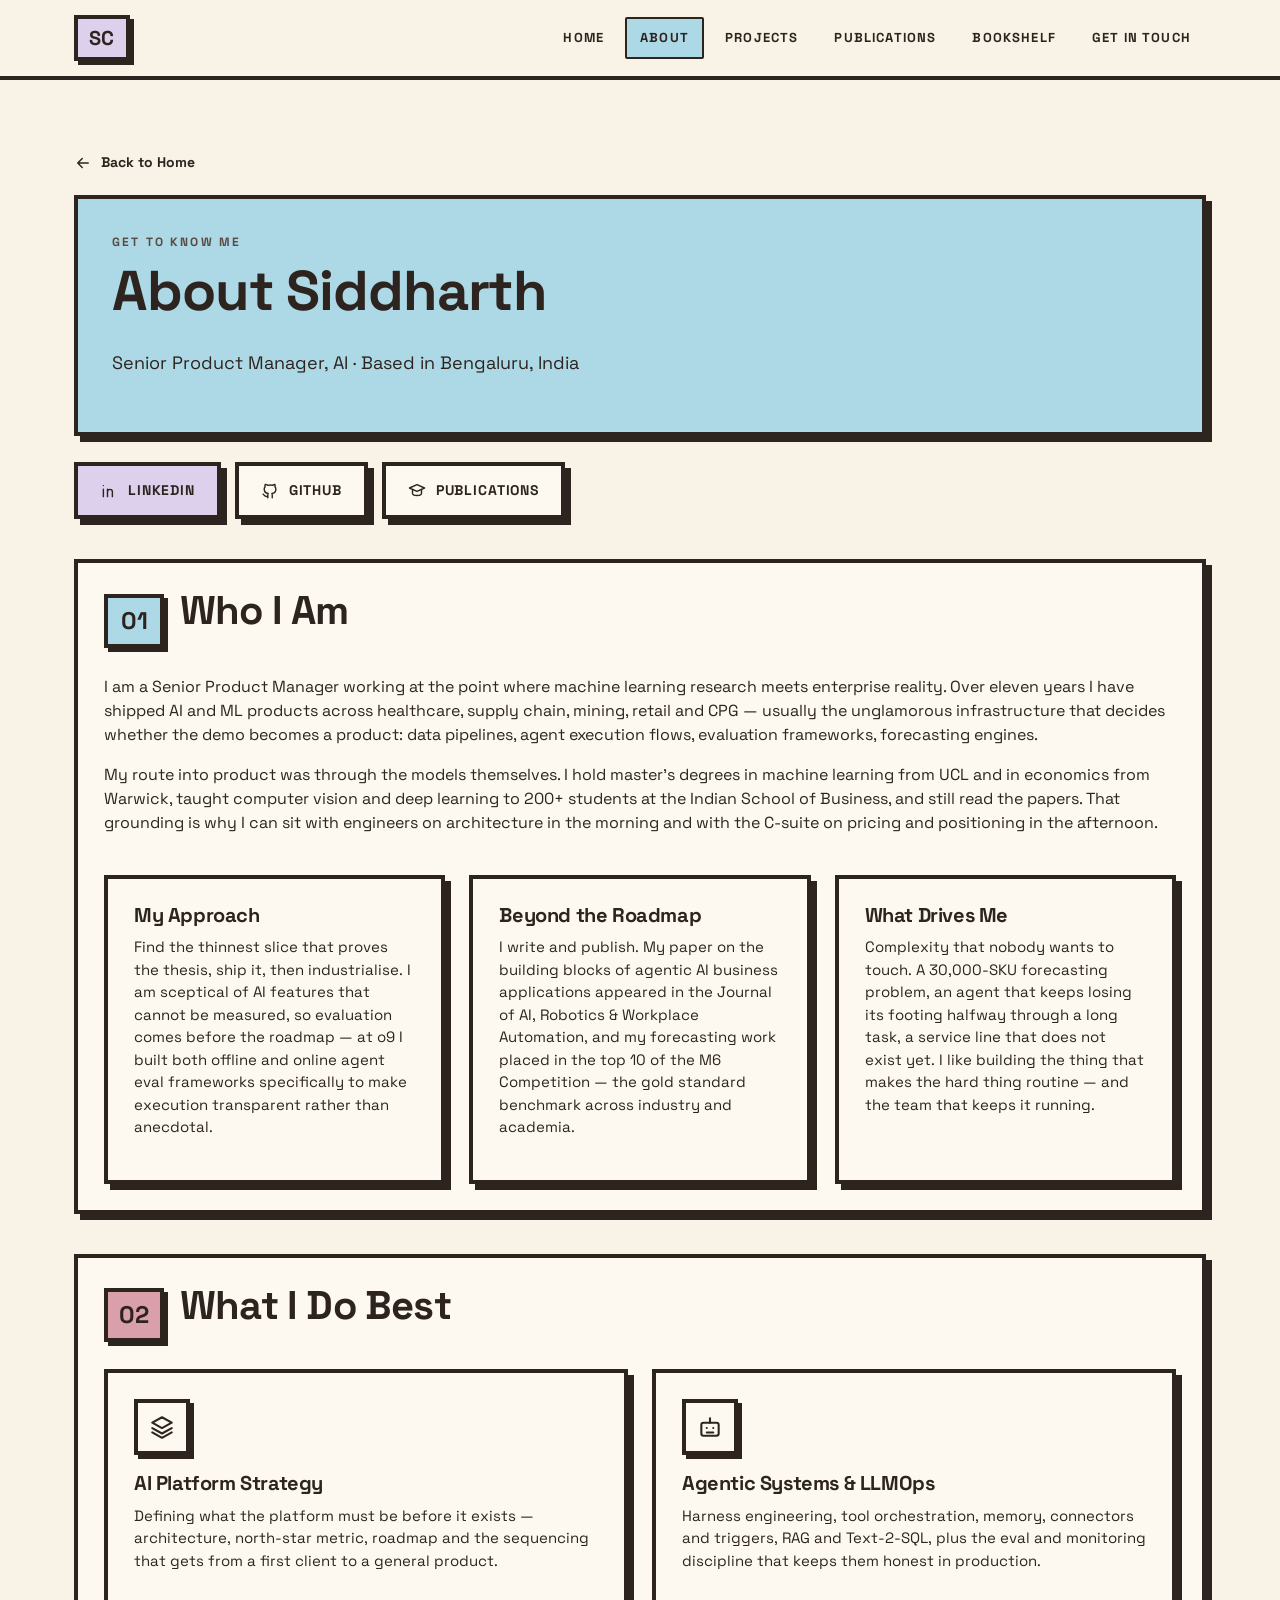
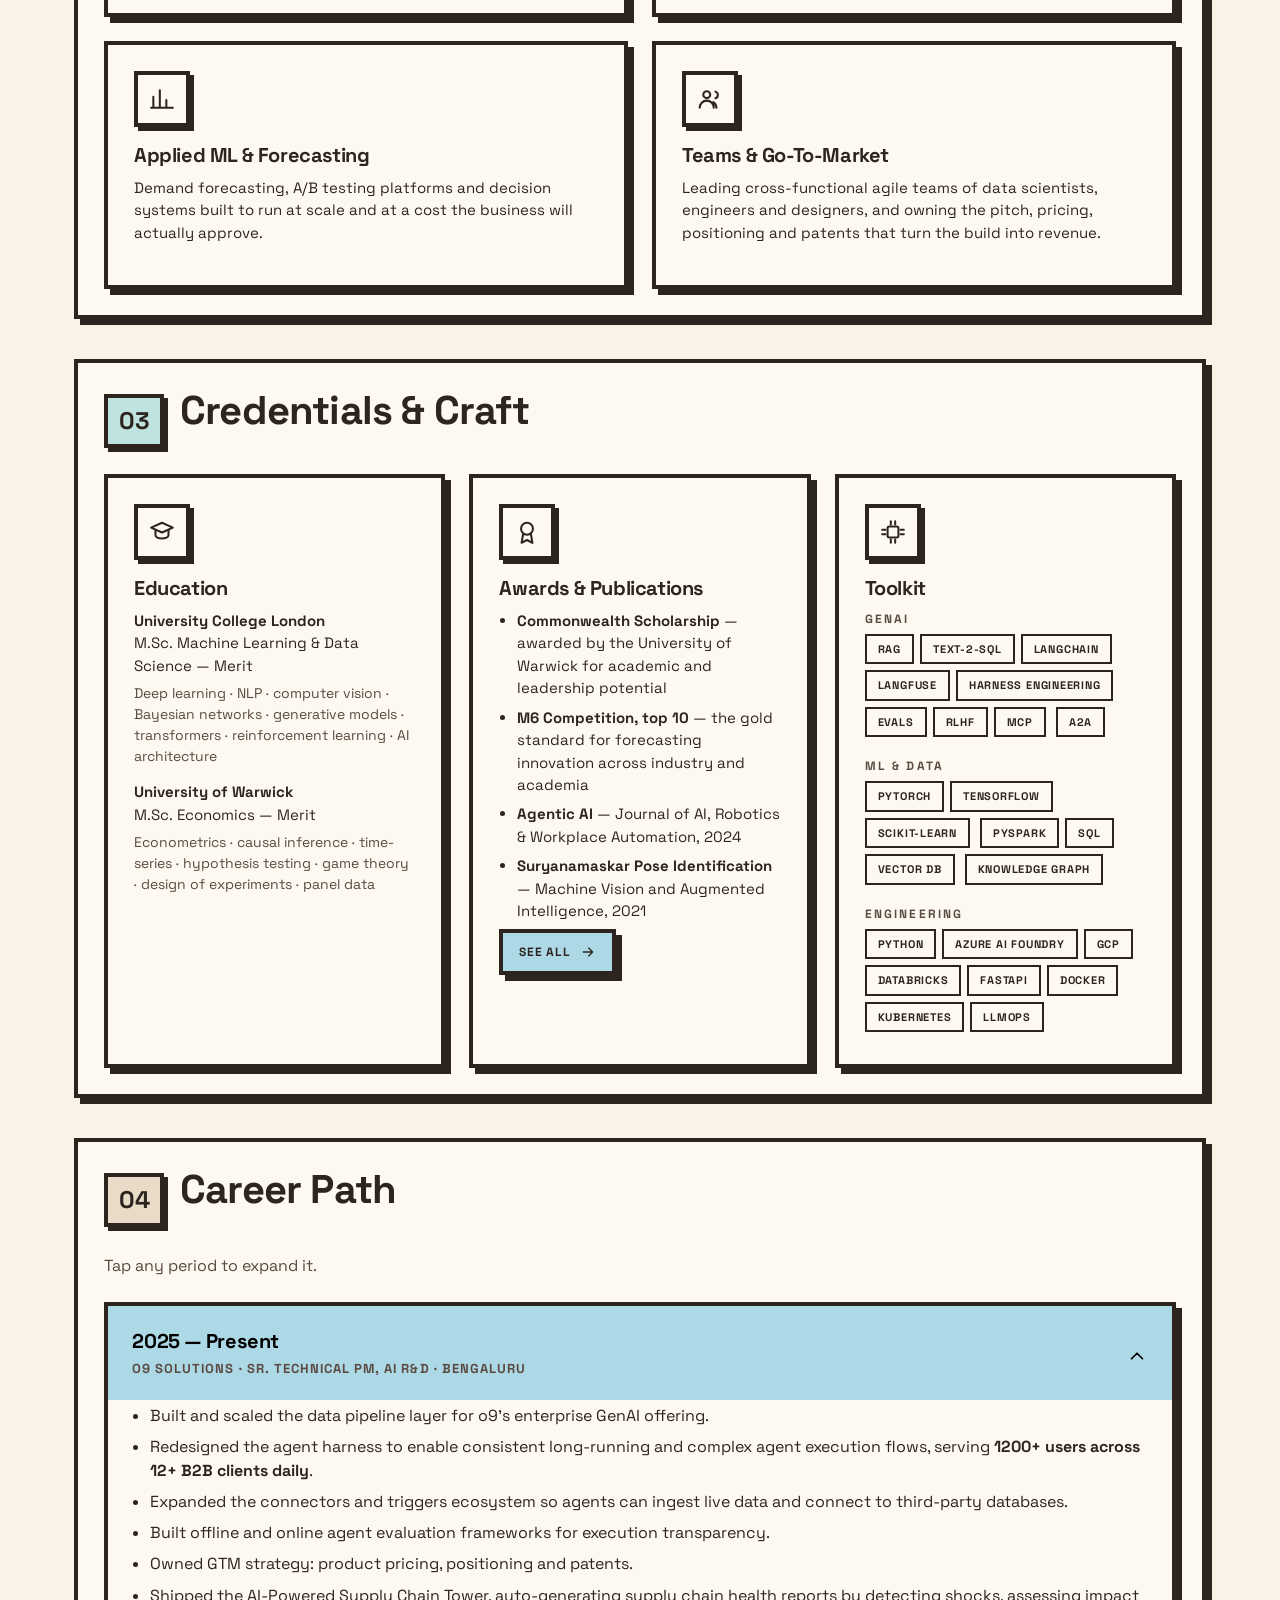
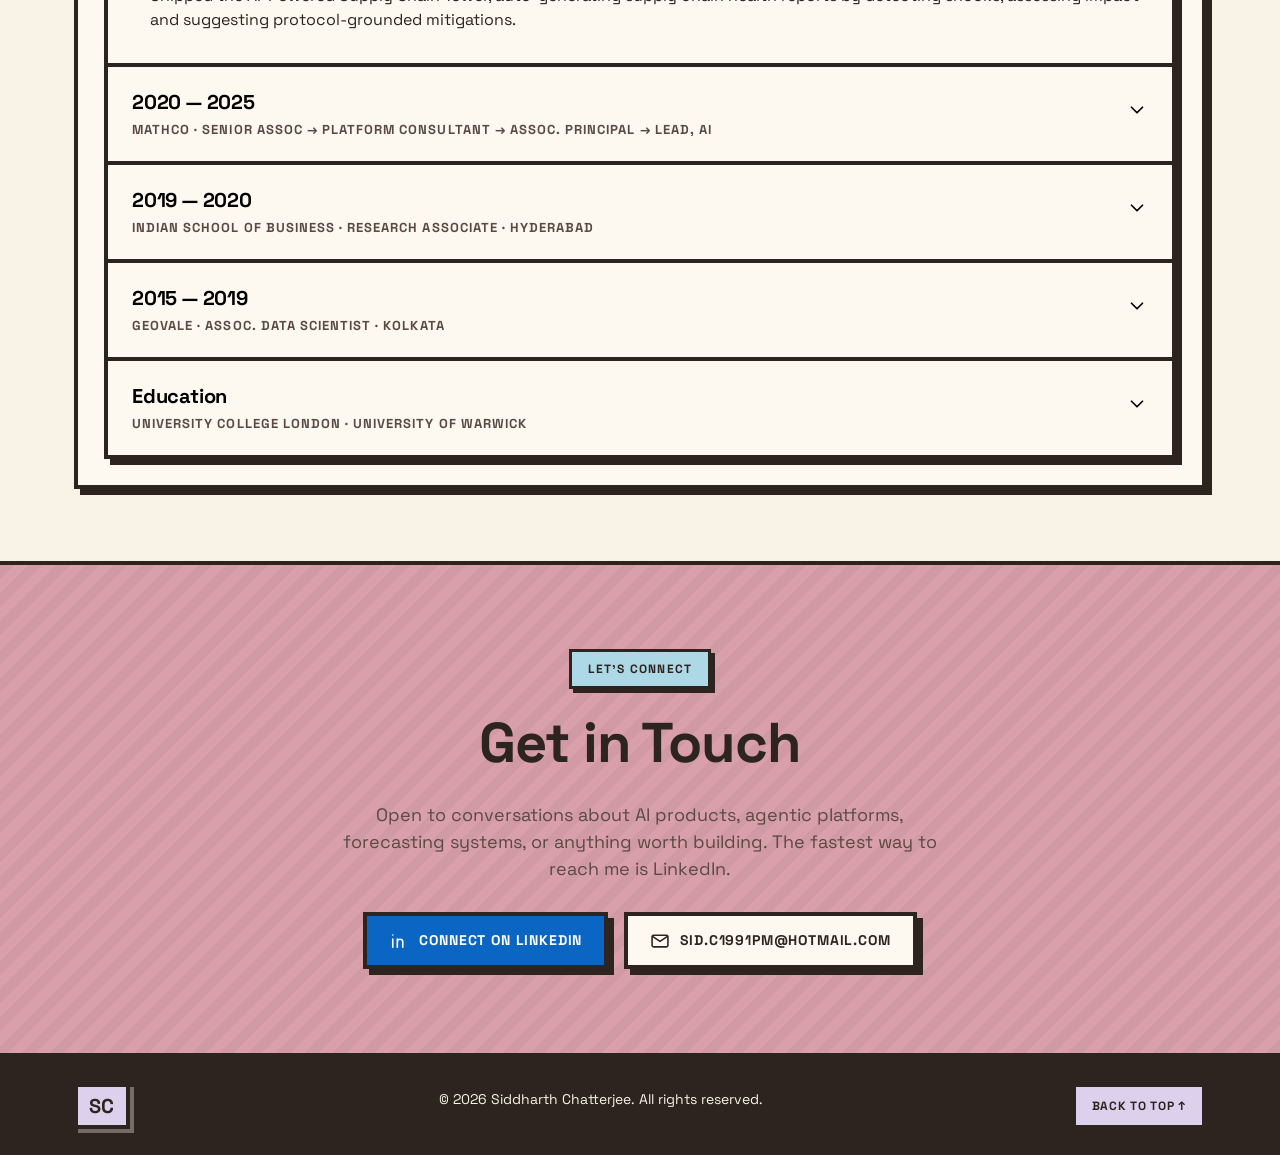
==== about.html @ a99330bd "Initial site: neo-brutalist personal site for Siddharth Chatterjee Zero-build static site (no Node r" ====
<!DOCTYPE html>
<html lang="en">
<head>
<meta charset="utf-8">
<meta name="viewport" content="width=device-width, initial-scale=1">
<title>About — Siddharth Chatterjee</title>
<meta name="description" content="Senior Product Manager, AI. 11+ years across healthcare, supply chain, mining and retail. UCL and Warwick. Building enterprise agentic platforms and forecasting systems.">
<link rel="preconnect" href="https://fonts.googleapis.com">
<link rel="preconnect" href="https://fonts.gstatic.com" crossorigin>
<link href="https://fonts.googleapis.com/css2?family=Space+Grotesk:wght@400;500;700&display=swap" rel="stylesheet">
<link rel="stylesheet" href="assets/css/style.css">
</head>
<body id="top">
<div data-nav></div>

<main id="main" class="wrap section">

  <a class="back-link" href="index.html"><i data-icon="arrowLeft" data-size="18"></i> Back to Home</a>

  <!-- ========================================================= PAGE BANNER -->
  <div class="page-banner reveal">
    <p class="eyebrow">Get to know me</p>
    <h1 class="h-1">About Siddharth</h1>
    <p class="lead mt-0" style="color:var(--ink)">
      Senior Product Manager, AI · Based in Bengaluru, India
    </p>
  </div>

  <div style="display:flex;gap:14px;flex-wrap:wrap;margin-top:26px">
    <a class="btn btn--lavender reveal reveal--left" data-link="linkedin" target="_blank" rel="noopener">
      <i data-icon="linkedin" data-size="18"></i> LinkedIn
    </a>
    <a class="btn reveal reveal--left" data-link="github" target="_blank" rel="noopener">
      <i data-icon="github" data-size="18"></i> GitHub
    </a>
    <a class="btn reveal reveal--right" href="publications.html">
      <i data-icon="cap" data-size="18"></i> Publications
    </a>
  </div>

  <!-- ============================================================ 01 WHO I AM -->
  <section class="card mt-4 reveal">
    <div class="numbered">
      <span class="numbered__n">01</span>
      <h2 class="h-2 mt-0">Who I Am</h2>
    </div>

    <p>
      I am a Senior Product Manager working at the point where machine learning research meets
      enterprise reality. Over eleven years I have shipped AI and ML products across healthcare,
      supply chain, mining, retail and CPG — usually the unglamorous infrastructure that decides
      whether the demo becomes a product: data pipelines, agent execution flows, evaluation
      frameworks, forecasting engines.
    </p>
    <p>
      My route into product was through the models themselves. I hold master's degrees in machine
      learning from UCL and in economics from Warwick, taught computer vision and deep learning to
      200+ students at the Indian School of Business, and still read the papers. That grounding is
      why I can sit with engineers on architecture in the morning and with the C-suite on pricing
      and positioning in the afternoon.
    </p>

    <div class="grid grid-3 mt-4">
      <div class="card panel-blue reveal reveal--left">
        <h3 class="h-3">My Approach</h3>
        <p class="mt-0" style="font-size:15px">
          Find the thinnest slice that proves the thesis, ship it, then industrialise. I am
          sceptical of AI features that cannot be measured, so evaluation comes before the roadmap —
          at o9 I built both offline and online agent eval frameworks specifically to make execution
          transparent rather than anecdotal.
        </p>
      </div>
      <div class="card panel-lavender reveal">
        <h3 class="h-3">Beyond the Roadmap</h3>
        <p class="mt-0" style="font-size:15px">
          I write and publish. My paper on the building blocks of agentic AI business applications
          appeared in the Journal of AI, Robotics &amp; Workplace Automation, and my forecasting work
          placed in the top 10 of the M6 Competition — the gold standard benchmark across industry
          and academia.
        </p>
      </div>
      <div class="card panel-pink reveal reveal--right">
        <h3 class="h-3">What Drives Me</h3>
        <p class="mt-0" style="font-size:15px">
          Complexity that nobody wants to touch. A 30,000-SKU forecasting problem, an agent that
          keeps losing its footing halfway through a long task, a service line that does not exist
          yet. I like building the thing that makes the hard thing routine — and the team that keeps
          it running.
        </p>
      </div>
    </div>
  </section>

  <!-- ====================================================== 02 WHAT I DO BEST -->
  <section class="card mt-4 reveal">
    <div class="numbered">
      <span class="numbered__n" style="background:var(--pink)">02</span>
      <h2 class="h-2 mt-0">What I Do Best</h2>
    </div>

    <div class="grid grid-2">
      <div class="card panel-blue reveal reveal--left">
        <div class="icon-tile"><i data-icon="layers"></i></div>
        <h3 class="h-3">AI Platform Strategy</h3>
        <p class="mt-0" style="font-size:15px">
          Defining what the platform must be before it exists — architecture, north-star metric,
          roadmap and the sequencing that gets from a first client to a general product.
        </p>
      </div>
      <div class="card panel-lavender reveal reveal--right">
        <div class="icon-tile"><i data-icon="bot"></i></div>
        <h3 class="h-3">Agentic Systems &amp; LLMOps</h3>
        <p class="mt-0" style="font-size:15px">
          Harness engineering, tool orchestration, memory, connectors and triggers, RAG and
          Text-2-SQL, plus the eval and monitoring discipline that keeps them honest in production.
        </p>
      </div>
      <div class="card panel-aqua reveal reveal--left">
        <div class="icon-tile"><i data-icon="chart"></i></div>
        <h3 class="h-3">Applied ML &amp; Forecasting</h3>
        <p class="mt-0" style="font-size:15px">
          Demand forecasting, A/B testing platforms and decision systems built to run at scale and
          at a cost the business will actually approve.
        </p>
      </div>
      <div class="card panel-sand reveal reveal--right">
        <div class="icon-tile"><i data-icon="users"></i></div>
        <h3 class="h-3">Teams &amp; Go-To-Market</h3>
        <p class="mt-0" style="font-size:15px">
          Leading cross-functional agile teams of data scientists, engineers and designers, and
          owning the pitch, pricing, positioning and patents that turn the build into revenue.
        </p>
      </div>
    </div>
  </section>

  <!-- ================================================= 03 CREDENTIALS & CRAFT -->
  <section class="card mt-4 reveal">
    <div class="numbered">
      <span class="numbered__n" style="background:var(--aqua)">03</span>
      <h2 class="h-2 mt-0">Credentials &amp; Craft</h2>
    </div>

    <div class="grid grid-3">
      <div class="card panel-canvas reveal reveal--left">
        <div class="icon-tile panel-blue"><i data-icon="cap"></i></div>
        <h3 class="h-3">Education</h3>
        <p style="font-size:15px;margin-bottom:6px"><b>University College London</b><br>
          M.Sc. Machine Learning &amp; Data Science — Merit</p>
        <p class="muted" style="font-size:14px">Deep learning · NLP · computer vision · Bayesian
          networks · generative models · transformers · reinforcement learning · AI architecture</p>
        <p style="font-size:15px;margin-bottom:6px"><b>University of Warwick</b><br>
          M.Sc. Economics — Merit</p>
        <p class="muted mt-0" style="font-size:14px">Econometrics · causal inference · time-series ·
          hypothesis testing · game theory · design of experiments · panel data</p>
      </div>

      <div class="card panel-canvas reveal">
        <div class="icon-tile panel-lavender"><i data-icon="award"></i></div>
        <h3 class="h-3">Awards &amp; Publications</h3>
        <ul style="font-size:15px">
          <li><b>Commonwealth Scholarship</b> — awarded by the University of Warwick for academic
            and leadership potential</li>
          <li><b>M6 Competition, top 10</b> — the gold standard for forecasting innovation across
            industry and academia</li>
          <li><b>Agentic AI</b> — Journal of AI, Robotics &amp; Workplace Automation, 2024</li>
          <li><b>Suryanamaskar Pose Identification</b> — Machine Vision and Augmented Intelligence,
            2021</li>
        </ul>
        <a class="btn btn--blue" href="publications.html" style="font-size:12px;padding:10px 16px">
          See all <i data-icon="arrowRight" data-size="16"></i>
        </a>
      </div>

      <div class="card panel-canvas reveal reveal--right">
        <div class="icon-tile panel-pink"><i data-icon="cpu"></i></div>
        <h3 class="h-3">Toolkit</h3>
        <p class="eyebrow mt-0" style="margin-bottom:6px">GenAI</p>
        <div>
          <span class="tag">RAG</span><span class="tag">Text-2-SQL</span><span class="tag">LangChain</span>
          <span class="tag">Langfuse</span><span class="tag">Harness engineering</span>
          <span class="tag">Evals</span><span class="tag">RLHF</span><span class="tag">MCP</span>
          <span class="tag">A2A</span>
        </div>
        <p class="eyebrow" style="margin:14px 0 6px">ML &amp; data</p>
        <div>
          <span class="tag">PyTorch</span><span class="tag">TensorFlow</span><span class="tag">scikit-learn</span>
          <span class="tag">PySpark</span><span class="tag">SQL</span><span class="tag">Vector DB</span>
          <span class="tag">Knowledge graph</span>
        </div>
        <p class="eyebrow" style="margin:14px 0 6px">Engineering</p>
        <div>
          <span class="tag">Python</span><span class="tag">Azure AI Foundry</span><span class="tag">GCP</span>
          <span class="tag">Databricks</span><span class="tag">FastAPI</span><span class="tag">Docker</span>
          <span class="tag">Kubernetes</span><span class="tag">LLMOps</span>
        </div>
      </div>
    </div>
  </section>

  <!-- ======================================================= 04 CAREER PATH -->
  <section class="card mt-4 reveal">
    <div class="numbered">
      <span class="numbered__n" style="background:var(--sand)">04</span>
      <h2 class="h-2 mt-0">Career Path</h2>
    </div>
    <p class="muted">Tap any period to expand it.</p>

    <div class="timeline mt-3">

      <div class="tl-item">
        <button class="tl-head" type="button" aria-expanded="true">
          <span>
            <span class="tl-head__year">2025 — Present</span><br>
            <span class="tl-head__role">o9 Solutions · Sr. Technical PM, AI R&amp;D · Bengaluru</span>
          </span>
          <span class="tl-head__chev"><i data-icon="chevron" data-size="22"></i></span>
        </button>
        <div class="tl-body is-open">
          <ul>
            <li>Built and scaled the data pipeline layer for o9's enterprise GenAI offering.</li>
            <li>Redesigned the agent harness to enable consistent long-running and complex agent
              execution flows, serving <b>1200+ users across 12+ B2B clients daily</b>.</li>
            <li>Expanded the connectors and triggers ecosystem so agents can ingest live data and
              connect to third-party databases.</li>
            <li>Built offline and online agent evaluation frameworks for execution transparency.</li>
            <li>Owned GTM strategy: product pricing, positioning and patents.</li>
            <li>Shipped the AI-Powered Supply Chain Tower, auto-generating supply chain health
              reports by detecting shocks, assessing impact and suggesting protocol-grounded
              mitigations.</li>
          </ul>
        </div>
      </div>

      <div class="tl-item">
        <button class="tl-head" type="button" aria-expanded="false">
          <span>
            <span class="tl-head__year">2020 — 2025</span><br>
            <span class="tl-head__role">MathCo · Senior Assoc → Platform Consultant → Assoc. Principal → Lead, AI</span>
          </span>
          <span class="tl-head__chev"><i data-icon="chevron" data-size="22"></i></span>
        </button>
        <div class="tl-body">
          <ul>
            <li>Developed <b>AskNucliOS</b>, a no-code platform to accelerate and streamline the
              GenAI project lifecycle — <b>cutting development time by 95%</b> and powering 50+ apps
              across healthcare, marketing, retail and CPG.</li>
            <li>Led an agile <b>16-member team</b> of data scientists, engineers and designers across
              8 GenAI projects.</li>
            <li>Established the Gen-AI service line, <b>now generating $8M annual revenue</b>.</li>
            <li>Built the AI-for-BI agent and AI Storyboard: onboard data, generate screens, edit
              dashboards, get insights and produce full decks via chat.</li>
            <li>Built <b>CATS</b>, a time-series forecasting engine predicting 30,000 SKUs in under
              an hour for $20 of cloud cost, deployed across retail, CPG and automotive.</li>
            <li>Built solution architecture for demand forecasting and A/B testing platforms adopted
              across <b>6 CPG and retail engagements</b>.</li>
            <li>Drove stakeholder alignment for AI strategy across C-suite, sales, marketing,
              platform and customer service; created the product sales pitch and drove adoption.</li>
            <li>Established the organisation's LLM-Ops best practices; ran usability tests, product
              benchmark studies and user research.</li>
          </ul>
        </div>
      </div>

      <div class="tl-item">
        <button class="tl-head" type="button" aria-expanded="false">
          <span>
            <span class="tl-head__year">2019 — 2020</span><br>
            <span class="tl-head__role">Indian School of Business · Research Associate · Hyderabad</span>
          </span>
          <span class="tl-head__chev"><i data-icon="chevron" data-size="22"></i></span>
        </button>
        <div class="tl-body">
          <ul>
            <li>Conducted machine learning research and taught computer vision, deep learning and
              data mining to <b>over 200 students</b>.</li>
            <li>Co-authored <i>Suryanamaskar Pose Identification and Estimation Using No Code
              Computer Vision</i>, published in Machine Vision and Augmented Intelligence.</li>
          </ul>
        </div>
      </div>

      <div class="tl-item">
        <button class="tl-head" type="button" aria-expanded="false">
          <span>
            <span class="tl-head__year">2015 — 2019</span><br>
            <span class="tl-head__role">Geovale · Assoc. Data Scientist · Kolkata</span>
          </span>
          <span class="tl-head__chev"><i data-icon="chevron" data-size="22"></i></span>
        </button>
        <div class="tl-body">
          <ul>
            <li>Developed ML products to assess market risks in the mining sector.</li>
            <li>Applied game theory to optimise mineral auction strategies.</li>
          </ul>
        </div>
      </div>

      <div class="tl-item">
        <button class="tl-head" type="button" aria-expanded="false">
          <span>
            <span class="tl-head__year">Education</span><br>
            <span class="tl-head__role">University College London · University of Warwick</span>
          </span>
          <span class="tl-head__chev"><i data-icon="chevron" data-size="22"></i></span>
        </button>
        <div class="tl-body">
          <ul>
            <li><b>M.Sc. Machine Learning &amp; Data Science, UCL</b> — Merit. Supervised and
              unsupervised learning, deep learning, Bayesian networks, AI architecture, NLP,
              optimisation, computer vision, generative models, transformers, reinforcement
              learning, human-robot interaction.</li>
            <li><b>M.Sc. Economics, University of Warwick</b> — Merit. Econometrics, regression
              analysis, causal inference, time-series, hypothesis testing, monetary economics,
              macroeconomics, game theory, design of experiments, panel data.</li>
            <li>Awarded the <b>Commonwealth Scholarship</b> for academic and leadership potential.</li>
          </ul>
        </div>
      </div>

    </div>
  </section>

</main>

<div data-contact></div>
<div data-footer></div>

<script src="assets/js/data.js"></script>
<script src="assets/js/site.js"></script>
</body>
</html>
---- assets/css/style.css ----
/* ============================================================================
   SIDDHARTH CHATTERJEE — personal site
   Design language: warm editorial neo-brutalism.
   4px borders, hard offset shadows, pastel panels, Space Grotesk.
   ========================================================================= */

/* ---------------------------------------------------------------- tokens */
:root {
  --canvas:    #F9F3E7;
  --canvas-2:  #FDF9F1;
  --ink:       #2E241F;
  --ink-soft:  #5A4A42;
  --blue:      #ADD8E6;
  --pink:      #D9A0AC;
  --lavender:  #DDD0EC;
  --aqua:      #BFE3DF;
  --sand:      #E8DCC8;
  --linkedin:  #0A66C2;
  --scholar:   #4285F4;
  --github:    #24292F;

  --bd:        4px;
  --border:    var(--bd) solid var(--ink);
  --shadow:    6px 6px 0 var(--ink);
  --shadow-sm: 4px 4px 0 var(--ink);
  --shadow-lg: 10px 10px 0 var(--ink);

  --nav-h:     80px;
  --wrap:      1180px;
  --ease:      cubic-bezier(0.2, 0.8, 0.3, 1);
}

/* ------------------------------------------------------------------ base */
*, *::before, *::after { box-sizing: border-box; }

html { scroll-behavior: smooth; scroll-padding-top: calc(var(--nav-h) + 16px); }

body {
  margin: 0;
  background: var(--canvas);
  color: var(--ink);
  font-family: "Space Grotesk", "Segoe UI", system-ui, -apple-system, sans-serif;
  font-size: 16px;
  line-height: 1.5;
  -webkit-font-smoothing: antialiased;
  overflow-x: hidden;
}

h1, h2, h3, h4 { margin: 0 0 .5em; line-height: 1.08; letter-spacing: -0.02em; }
p  { margin: 0 0 1em; }
a  { color: inherit; }
img { max-width: 100%; display: block; }
ul { margin: 0; padding-left: 1.15em; }
li { margin-bottom: .45em; }

.wrap { max-width: var(--wrap); margin-inline: auto; padding-inline: 24px; }
.section { padding-block: 72px; position: relative; }
.section--tight { padding-block: 48px; }

.skip-link {
  position: absolute; left: 16px; top: -80px; z-index: 200;
  background: var(--blue); border: var(--border); box-shadow: var(--shadow-sm);
  padding: 10px 18px; font-weight: 700; text-decoration: none;
  transition: top .2s var(--ease);
}
.skip-link:focus { top: 12px; }

:focus-visible { outline: 3px solid var(--ink); outline-offset: 3px; }

/* --------------------------------------------------------------- surfaces */
.panel-blue     { background: var(--blue); }
.panel-pink     { background: var(--pink); }
.panel-lavender { background: var(--lavender); }
.panel-aqua     { background: var(--aqua); }
.panel-sand     { background: var(--sand); }
.panel-canvas   { background: var(--canvas-2); }
.panel-ink      { background: var(--ink); color: var(--canvas); }

/* full-bleed tinted bands */
.band { position: relative; }
.band::before {
  content: ""; position: absolute; inset: 0; z-index: -1;
}

/* ------------------------------------------------------------------- nav */
.nav {
  position: fixed; inset: 0 0 auto 0; z-index: 100;
  height: var(--nav-h);
  background: var(--canvas);
  border-bottom: var(--border);
  display: flex; align-items: center;
}
.nav__inner {
  max-width: var(--wrap); margin-inline: auto; padding-inline: 24px;
  width: 100%; display: flex; align-items: center; justify-content: space-between; gap: 24px;
}
.monogram {
  display: grid; place-items: center;
  width: 56px; height: 46px; flex: none;
  background: var(--lavender); border: var(--border); box-shadow: var(--shadow-sm);
  font-weight: 700; font-size: 20px; letter-spacing: .04em; text-decoration: none;
  transition: transform .15s var(--ease), box-shadow .15s var(--ease);
}
.monogram:hover { transform: translate(-2px, -2px); box-shadow: 7px 7px 0 var(--ink); }

.nav__links { display: flex; align-items: center; gap: 6px; }
.nav__links a {
  text-decoration: none; font-size: 13px; font-weight: 700;
  letter-spacing: .09em; text-transform: uppercase;
  padding: 9px 13px; border: 2px solid transparent; border-radius: 2px;
  transition: background .15s var(--ease), border-color .15s var(--ease);
  white-space: nowrap;
}
.nav__links a:hover,
.nav__links a[aria-current="page"] { background: var(--blue); border-color: var(--ink); }

.nav__toggle {
  display: none; align-items: center; gap: 8px;
  background: var(--canvas); border: var(--border); box-shadow: var(--shadow-sm);
  font: inherit; font-weight: 700; font-size: 12px; letter-spacing: .08em;
  text-transform: uppercase; padding: 10px 14px; cursor: pointer;
}
.nav__toggle:active { transform: translate(2px, 2px); box-shadow: none; }

.nav__drawer {
  display: none;
  position: fixed; top: var(--nav-h); left: 0; right: 0; z-index: 99;
  background: var(--canvas); border-bottom: var(--border);
  padding: 12px 24px 20px;
}
.nav__drawer.is-open { display: block; }
.nav__drawer a {
  display: block; text-decoration: none; font-weight: 700; font-size: 15px;
  letter-spacing: .08em; text-transform: uppercase;
  padding: 13px 12px; border-bottom: 2px solid rgba(46,36,31,.15);
}
.nav__drawer a:last-child { border-bottom: 0; }

body { padding-top: var(--nav-h); }

/* -------------------------------------------------------------- components */

/* Brutal card */
.card {
  background: var(--canvas-2);
  border: var(--border);
  box-shadow: var(--shadow);
  padding: 26px;
  transition: transform .18s var(--ease), box-shadow .18s var(--ease);
}
a.card, .card--link { text-decoration: none; display: block; }
.card--hover:hover, a.card:hover {
  transform: translate(-3px, -3px);
  box-shadow: var(--shadow-lg);
}

/* Brutal button */
.btn {
  display: inline-flex; align-items: center; gap: 10px;
  font: inherit; font-weight: 700; font-size: 14px;
  letter-spacing: .06em; text-transform: uppercase; text-decoration: none;
  padding: 14px 22px; cursor: pointer;
  background: var(--canvas-2); color: var(--ink);
  border: var(--border); box-shadow: var(--shadow);
  transition: transform .15s var(--ease), box-shadow .15s var(--ease), gap .15s var(--ease);
}
.btn:hover  { transform: translate(-3px, -3px); box-shadow: var(--shadow-lg); gap: 16px; }
.btn:active { transform: translate(3px, 3px);  box-shadow: none; }
.btn--blue     { background: var(--blue); }
.btn--pink     { background: var(--pink); }
.btn--lavender { background: var(--lavender); }
.btn--aqua     { background: var(--aqua); }
.btn--linkedin { background: var(--linkedin); color: #fff; }
.btn--scholar  { background: var(--scholar);  color: #fff; }
.btn--ink      { background: var(--ink);      color: var(--canvas); }
.btn--sq { padding: 14px; }

/* Sticker / pill */
.pill {
  display: inline-flex; align-items: center; gap: 8px;
  padding: 9px 18px; border-radius: 999px;
  background: var(--canvas-2); border: 3px solid var(--ink);
  box-shadow: var(--shadow-sm);
  font-size: 12px; font-weight: 700; letter-spacing: .1em; text-transform: uppercase;
}
.sticker {
  display: inline-flex; align-items: center; gap: 8px;
  padding: 8px 16px;
  background: var(--blue); border: 3px solid var(--ink); box-shadow: var(--shadow-sm);
  font-size: 12px; font-weight: 700; letter-spacing: .1em; text-transform: uppercase;
  transform: rotate(-2deg);
}

/* Tag */
.tag {
  display: inline-block; padding: 5px 11px; margin: 0 6px 6px 0;
  background: var(--canvas-2); border: 2px solid var(--ink);
  font-size: 11px; font-weight: 700; letter-spacing: .07em; text-transform: uppercase;
}

/* Eyebrow + section heading */
.eyebrow {
  font-size: 12px; font-weight: 700; letter-spacing: .18em;
  text-transform: uppercase; color: var(--ink-soft); margin-bottom: 10px;
}
.h-display { font-size: clamp(38px, 7vw, 76px); font-weight: 700; text-transform: uppercase; letter-spacing: -0.035em; }
.h-1 { font-size: clamp(34px, 5.4vw, 56px); font-weight: 700; }
.h-2 { font-size: clamp(26px, 3.6vw, 40px); font-weight: 700; }
.h-3 { font-size: 20px; font-weight: 700; }
.lead { font-size: 18px; color: var(--ink-soft); }

.swash { position: relative; display: inline; }
.swash::after {
  content: ""; position: absolute; left: 0; right: 0; bottom: -.12em; height: .12em;
  background: var(--pink);
}

/* Numbered section header, e.g. [01] Who I Am */
.numbered { display: flex; align-items: center; gap: 16px; margin-bottom: 22px; }
.numbered__n {
  display: grid; place-items: center; flex: none;
  width: 60px; height: 54px;
  background: var(--blue); border: var(--border); box-shadow: var(--shadow-sm);
  font-size: 24px; font-weight: 700;
}

/* Icon tile */
.icon-tile {
  display: grid; place-items: center; flex: none;
  width: 56px; height: 56px; margin-bottom: 18px;
  background: var(--canvas-2); border: var(--border); box-shadow: var(--shadow-sm);
}
.icon-tile svg { width: 26px; height: 26px; }

/* Metric tile */
.metric {
  text-align: center; padding: 22px 16px;
  background: var(--lavender); border: var(--border); box-shadow: var(--shadow);
}
.metric__n { font-size: clamp(30px, 4vw, 44px); font-weight: 700; line-height: 1; letter-spacing: -.03em; }
.metric__l { margin-top: 8px; font-size: 11px; font-weight: 700; letter-spacing: .12em; text-transform: uppercase; color: var(--ink-soft); }

/* Divider band with centred sticker */
.divider { position: relative; height: 78px; margin-block: 8px; }
.divider__strip {
  position: absolute; left: -4%; right: -4%; top: 22px; height: 44px;
  background: var(--pink); border-block: var(--border);
  transform: rotate(-0.7deg);
}
.divider--blue     .divider__strip { background: var(--blue); }
.divider--lavender .divider__strip { background: var(--lavender); }
.divider--aqua     .divider__strip { background: var(--aqua); }
.divider--sand     .divider__strip { background: var(--sand); }
.divider .sticker {
  position: absolute; left: 50%; top: 26px; transform: translateX(-50%) rotate(-2deg);
  background: var(--canvas-2); white-space: nowrap;
}

/* Grids. `min-width: 0` lets 1fr tracks shrink below their content's
   min-content width, which is what stops long titles forcing a sideways
   scrollbar on narrow screens. */
.grid { display: grid; gap: 24px; }
.grid > *, .shelf-grid > * { min-width: 0; }
.grid-2 { grid-template-columns: repeat(2, 1fr); }
.grid-3 { grid-template-columns: repeat(3, 1fr); }
.grid-4 { grid-template-columns: repeat(4, 1fr); }
.grid-5 { grid-template-columns: repeat(5, 1fr); }

/* Page-top banner used on inner pages */
.page-banner {
  background: var(--blue); border: var(--border); box-shadow: var(--shadow);
  padding: 34px 34px 38px;
}
.back-link {
  display: inline-flex; align-items: center; gap: 9px;
  text-decoration: none; font-weight: 700; font-size: 14px;
  margin-bottom: 22px;
}
.back-link:hover { text-decoration: underline; }

/* ---------------------------------------------------------------- marquee */
.marquee {
  overflow: hidden; border-block: var(--border);
  background: var(--ink); color: var(--canvas);
  padding-block: 14px;
}
.marquee__track { display: flex; width: max-content; animation: marquee 34s linear infinite; }
.marquee__track > span {
  display: inline-flex; align-items: center; gap: 20px;
  padding-inline: 20px; white-space: nowrap;
  font-size: 14px; font-weight: 700; letter-spacing: .16em; text-transform: uppercase;
}
.marquee__track > span::after { content: "◆"; font-size: 9px; opacity: .55; letter-spacing: 0; }

.brand-row { overflow: hidden; padding-block: 10px; }
.brand-row__track { display: flex; width: max-content; animation: marquee 42s linear infinite; }
.brand-row--rev .brand-row__track { animation-direction: reverse; }
.brand-row__track > span {
  padding-inline: 26px; white-space: nowrap;
  font-size: clamp(30px, 5vw, 58px); font-weight: 700; letter-spacing: -.03em;
  color: rgba(46, 36, 31, .28);
  transition: color .2s var(--ease);
}
.brand-row__track > span:hover { color: var(--ink); }

@keyframes marquee { from { transform: translateX(0); } to { transform: translateX(-50%); } }
@keyframes float   { 0%,100% { transform: translateY(0); } 50% { transform: translateY(-10px); } }
@keyframes wiggle  { 0%,100% { transform: rotate(-3deg); } 50% { transform: rotate(3deg); } }

.is-floating { animation: float 3.2s ease-in-out infinite; }
.is-wiggling { animation: wiggle 2.6s ease-in-out infinite; }

/* ------------------------------------------------------------ scroll reveal */
.reveal { opacity: 0; transform: translateY(30px); transition: opacity .6s var(--ease), transform .6s var(--ease); }
.reveal--left  { transform: translateX(-30px); }
.reveal--right { transform: translateX(30px); }
.reveal--zoom  { transform: scale(.86); }
.reveal.is-in  { opacity: 1; transform: none; }

@media (prefers-reduced-motion: reduce) {
  .reveal { opacity: 1; transform: none; transition: none; }
  .marquee__track, .brand-row__track, .is-floating, .is-wiggling { animation: none; }
  html { scroll-behavior: auto; }
}

/* ------------------------------------------------------------------- hero */
.hero { padding-block: 64px 40px; position: relative; }
.hero__grid { display: grid; grid-template-columns: 1.15fr .85fr; gap: 56px; align-items: center; }
.hero__pills { display: flex; flex-wrap: wrap; gap: 10px; margin-bottom: 26px; }
.hero__pills .pill:nth-child(1) { background: var(--lavender); transform: rotate(-1.5deg); }
.hero__pills .pill:nth-child(2) { background: var(--sand);     transform: rotate(1deg); }
.hero__pills .pill:nth-child(3) { background: var(--pink);     transform: rotate(-1deg); }
.hero__pills .pill:nth-child(4) { background: var(--blue);     transform: rotate(1.5deg); }
.hero__role {
  font-size: clamp(16px, 2.1vw, 22px); font-weight: 700;
  letter-spacing: .01em; text-transform: uppercase; margin: 4px 0 20px;
}
.hero__summary { font-size: 17px; max-width: 56ch; }
.hero__cta { display: flex; flex-wrap: wrap; gap: 14px; margin-top: 26px; }

/* layered portrait frame */
.portrait { position: relative; max-width: 400px; margin-inline: auto; width: 100%; }
.portrait::before,
.portrait::after {
  content: ""; position: absolute; inset: 0; border: var(--border);
}
.portrait::before { background: var(--pink); transform: rotate(-3deg); }
.portrait::after  { background: var(--blue); transform: rotate(2.5deg); }
.portrait__inner {
  position: relative; z-index: 1;
  border: var(--border); box-shadow: var(--shadow);
  background: var(--canvas-2); overflow: hidden;
  aspect-ratio: 4 / 5;
}
.portrait__inner img { width: 100%; height: 100%; object-fit: cover; filter: grayscale(1) contrast(1.05); }
.portrait__fallback {
  position: absolute; inset: 0; display: grid; place-content: center; text-align: center; gap: 6px;
  background:
    repeating-linear-gradient(45deg, rgba(46,36,31,.045) 0 12px, transparent 12px 24px),
    var(--canvas-2);
}
.portrait__fallback b { font-size: clamp(64px, 12vw, 104px); letter-spacing: -.05em; line-height: .9; }
.portrait__fallback span { font-size: 11px; font-weight: 700; letter-spacing: .22em; text-transform: uppercase; color: var(--ink-soft); }

.scroll-cue {
  display: grid; place-items: center; width: 46px; height: 46px; margin: 34px auto 0;
  border: 3px solid var(--ink); border-radius: 50%; background: var(--canvas-2);
  animation: float 2.4s ease-in-out infinite;
}

/* --------------------------------------------------------------- timeline */
.timeline { border: var(--border); box-shadow: var(--shadow); background: var(--canvas-2); }
.tl-item + .tl-item { border-top: var(--border); }
.tl-head {
  width: 100%; display: flex; align-items: center; justify-content: space-between; gap: 16px;
  background: transparent; border: 0; cursor: pointer; font: inherit; text-align: left;
  padding: 20px 24px;
  transition: background .15s var(--ease);
}
.tl-head:hover { background: var(--sand); }
.tl-head__year { font-size: 20px; font-weight: 700; letter-spacing: -.01em; }
.tl-head__role { font-size: 13px; font-weight: 700; letter-spacing: .08em; text-transform: uppercase; color: var(--ink-soft); }
.tl-head__chev { transition: transform .25s var(--ease); flex: none; }
.tl-head[aria-expanded="true"] { background: var(--blue); }
.tl-head[aria-expanded="true"] .tl-head__chev { transform: rotate(180deg); }
.tl-body { display: none; padding: 4px 24px 24px; }
.tl-body.is-open { display: block; }
.tl-body ul { padding-left: 1.1em; }

/* -------------------------------------------------------------- bookshelf */
.shelf-grid { display: grid; grid-template-columns: repeat(5, 1fr); gap: 22px; }
.book {
  display: block; text-decoration: none;
  border: var(--border); box-shadow: var(--shadow-sm); background: var(--canvas-2);
  transition: transform .18s var(--ease), box-shadow .18s var(--ease);
}
.book:hover { transform: translate(-3px, -3px); box-shadow: var(--shadow); }
.book__cover { position: relative; aspect-ratio: 2 / 3; border-bottom: var(--border); overflow: hidden; }
/* The cover image overlays the typographic fallback; if it 404s it is removed
   from the DOM and the fallback shows through. */
.book__cover img { position: absolute; inset: 0; z-index: 1; width: 100%; height: 100%; object-fit: cover; }
.book__cover--fallback {
  display: grid; align-content: space-between; gap: 8px; padding: 16px;
  background: linear-gradient(160deg, var(--lavender), var(--blue));
}
.book__cover--fallback .bt { font-size: 15px; font-weight: 700; line-height: 1.2; }
.book__cover--fallback .ba { font-size: 11px; font-weight: 700; letter-spacing: .1em; text-transform: uppercase; opacity: .7; }
.book__meta { padding: 12px 14px; background: var(--canvas-2); }
.book__meta b { display: block; font-size: 13px; line-height: 1.3; }
.book__meta span { display: block; margin-top: 3px; font-size: 12px; color: var(--ink-soft); }

/* homepage bookshelf preview */
.shelf-col { border: var(--border); box-shadow: var(--shadow); padding: 24px; }
.shelf-col h3 { text-align: center; text-transform: uppercase; letter-spacing: .04em; font-size: 20px; margin-bottom: 18px; }
.shelf-row {
  display: flex; align-items: center; gap: 12px;
  background: var(--canvas-2); border: 3px solid var(--ink); box-shadow: var(--shadow-sm);
  padding: 12px 14px; margin-bottom: 14px;
}
.shelf-row:last-child { margin-bottom: 0; }
.shelf-row b { display: block; font-size: 14px; line-height: 1.25; }
.shelf-row span { font-size: 12px; color: var(--ink-soft); }
.shelf-row svg { flex: none; }

/* ------------------------------------------------------------ publications */
.pub {
  display: grid; grid-template-columns: 64px 1fr; gap: 20px; align-items: start;
}
.pub__year {
  display: grid; place-items: center; height: 56px;
  background: var(--aqua); border: var(--border); box-shadow: var(--shadow-sm);
  font-size: 15px; font-weight: 700;
}
.pub__venue { font-size: 13px; font-weight: 700; letter-spacing: .06em; text-transform: uppercase; color: var(--ink-soft); }

/* --------------------------------------------------------------- contact */
.contact {
  border-top: var(--border);
  background:
    repeating-linear-gradient(-45deg, rgba(46,36,31,.05) 0 10px, transparent 10px 20px),
    var(--pink);
  text-align: center; padding-block: 84px;
}
.contact__actions { display: flex; flex-wrap: wrap; align-items: center; justify-content: center; gap: 16px; margin-top: 30px; }

/* ---------------------------------------------------------------- footer */
.footer {
  background: var(--ink); color: var(--canvas);
  border-top: var(--border);
  padding-block: 26px;
}
.footer__inner { display: flex; align-items: center; justify-content: space-between; gap: 20px; flex-wrap: wrap; }
.footer .monogram { background: var(--lavender); color: var(--ink); box-shadow: 4px 4px 0 rgba(249,243,231,.35); }
.footer__note { font-size: 14px; }
.footer a.btn { padding: 10px 16px; font-size: 12px; }

/* ------------------------------------------------------------- utilities */
.center { text-align: center; }
.mt-0 { margin-top: 0; }
.mt-2 { margin-top: 16px; }
.mt-3 { margin-top: 24px; }
.mt-4 { margin-top: 40px; }
.mb-3 { margin-bottom: 24px; }
.mb-4 { margin-bottom: 40px; }
.muted { color: var(--ink-soft); }
.stack > * + * { margin-top: 14px; }
.cta-row { display: flex; flex-wrap: wrap; gap: 16px; justify-content: center; }

/* ------------------------------------------------------------ responsive */
@media (max-width: 1024px) {
  .grid-5 { grid-template-columns: repeat(3, 1fr); }
  .grid-4 { grid-template-columns: repeat(2, 1fr); }
  .shelf-grid { grid-template-columns: repeat(3, 1fr); }
  .hero__grid { grid-template-columns: 1fr; gap: 40px; }
  .portrait { max-width: 340px; }
}

@media (max-width: 860px) {
  .nav__links { display: none; }
  .nav__toggle { display: inline-flex; }
  .grid-3 { grid-template-columns: 1fr; }
  .grid-2 { grid-template-columns: 1fr; }
  .section { padding-block: 56px; }
}

@media (max-width: 620px) {
  :root { --shadow: 5px 5px 0 var(--ink); --shadow-lg: 7px 7px 0 var(--ink); }
  .grid-4, .grid-5, .shelf-grid { grid-template-columns: repeat(2, 1fr); }
  .card { padding: 20px; }
  .page-banner { padding: 24px; }
  .pub { grid-template-columns: 1fr; }
  .pub__year { width: 84px; }
}
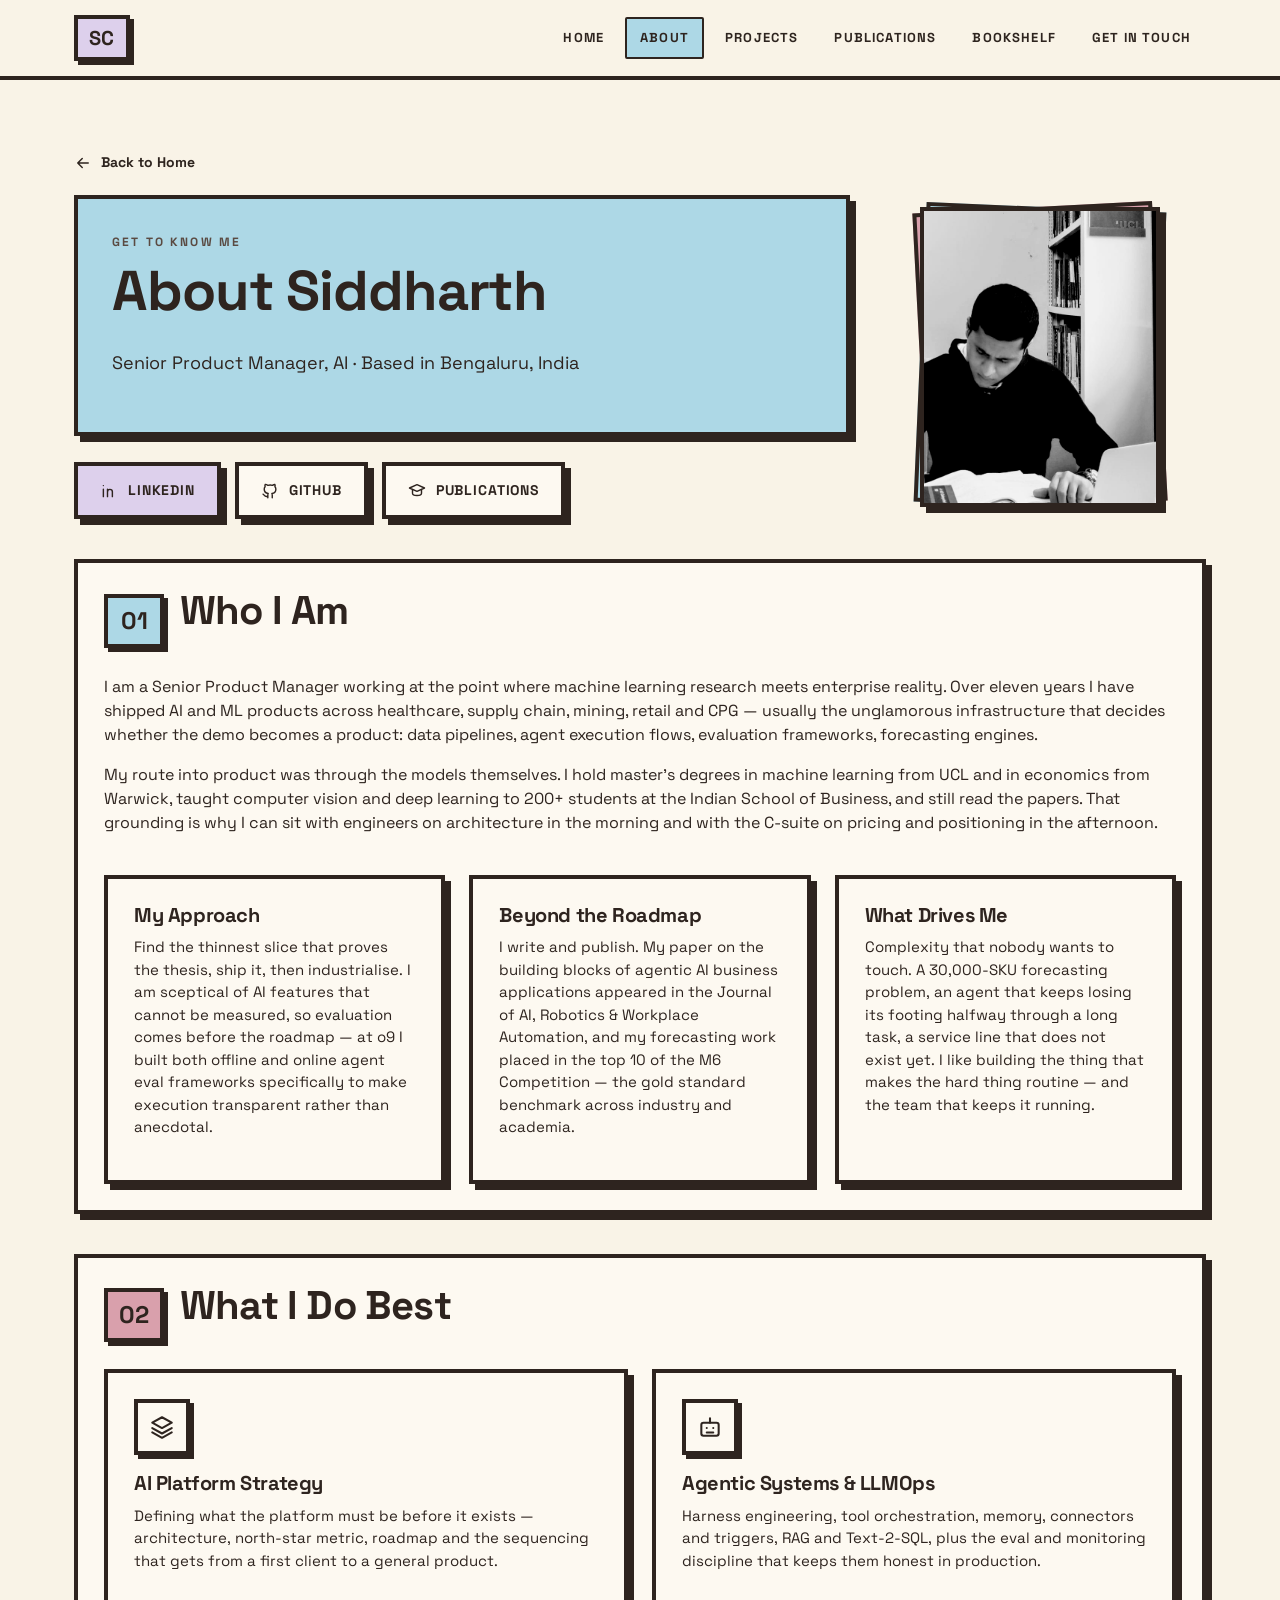
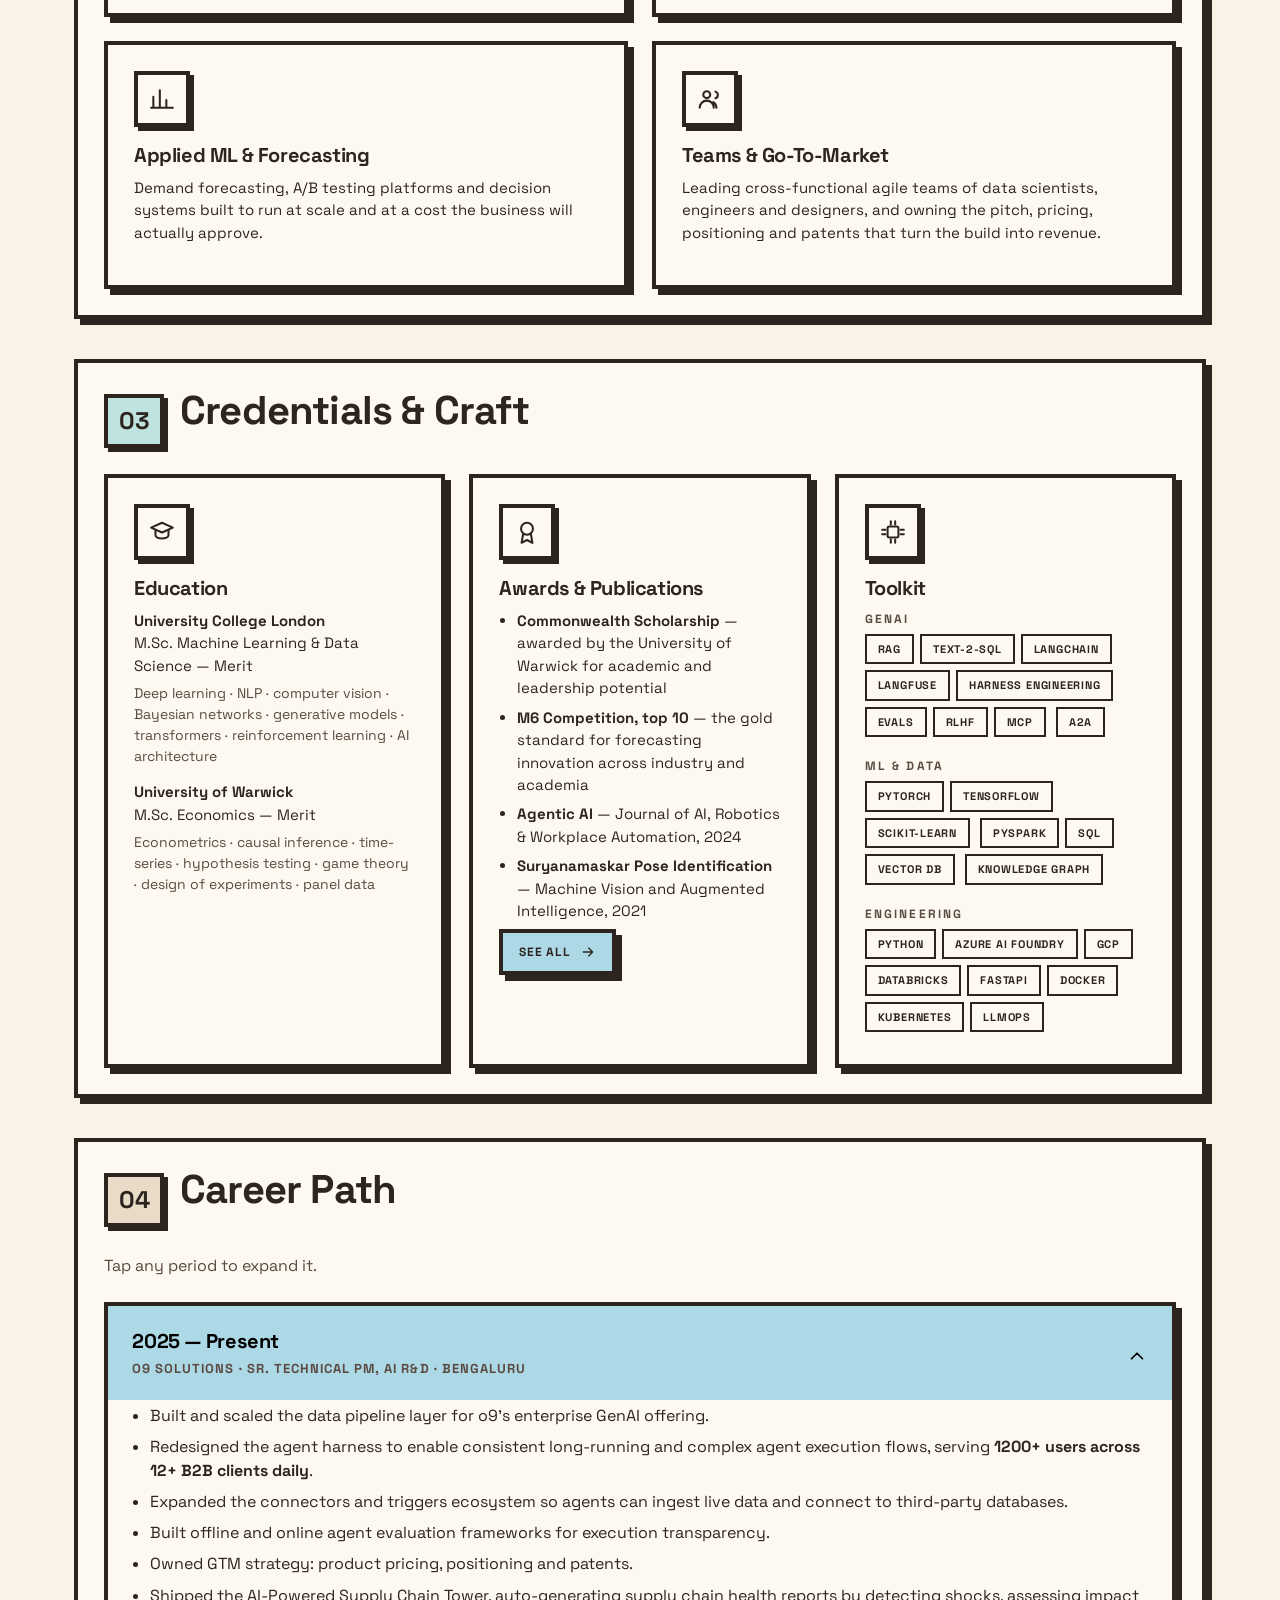
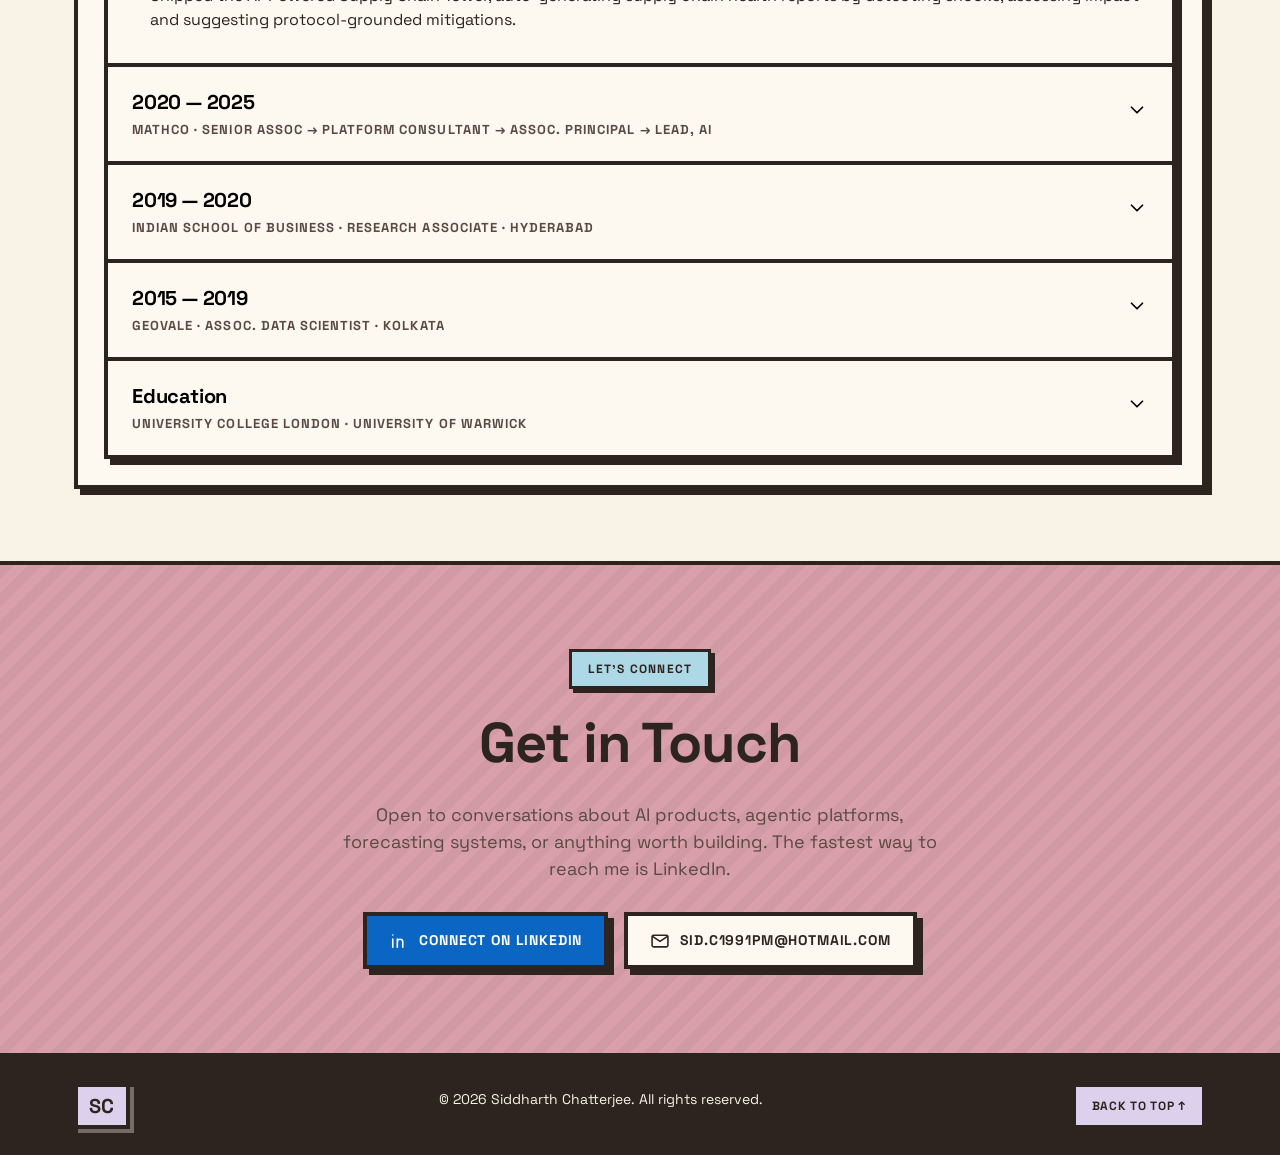
==== commit f800c62b: "Add profile photo to hero and About page Uses the same layered pink/blue offset frame as the Thaisa " ====
--- a/about.html
+++ b/about.html
@@ -17,25 +17,38 @@
 
   <a class="back-link" href="index.html"><i data-icon="arrowLeft" data-size="18"></i> Back to Home</a>
 
-  <!-- ========================================================= PAGE BANNER -->
-  <div class="page-banner reveal">
-    <p class="eyebrow">Get to know me</p>
-    <h1 class="h-1">About Siddharth</h1>
-    <p class="lead mt-0" style="color:var(--ink)">
-      Senior Product Manager, AI · Based in Bengaluru, India
-    </p>
-  </div>
-
-  <div style="display:flex;gap:14px;flex-wrap:wrap;margin-top:26px">
-    <a class="btn btn--lavender reveal reveal--left" data-link="linkedin" target="_blank" rel="noopener">
-      <i data-icon="linkedin" data-size="18"></i> LinkedIn
-    </a>
-    <a class="btn reveal reveal--left" data-link="github" target="_blank" rel="noopener">
-      <i data-icon="github" data-size="18"></i> GitHub
-    </a>
-    <a class="btn reveal reveal--right" href="publications.html">
-      <i data-icon="cap" data-size="18"></i> Publications
-    </a>
+  <!-- ================================================== PAGE BANNER + PHOTO -->
+  <div class="grid about-hero">
+    <div>
+      <div class="page-banner reveal">
+        <p class="eyebrow">Get to know me</p>
+        <h1 class="h-1">About Siddharth</h1>
+        <p class="lead mt-0" style="color:var(--ink)">
+          Senior Product Manager, AI · Based in Bengaluru, India
+        </p>
+      </div>
+
+      <div style="display:flex;gap:14px;flex-wrap:wrap;margin-top:26px">
+        <a class="btn btn--lavender reveal reveal--left" data-link="linkedin" target="_blank" rel="noopener">
+          <i data-icon="linkedin" data-size="18"></i> LinkedIn
+        </a>
+        <a class="btn reveal reveal--left" data-link="github" target="_blank" rel="noopener">
+          <i data-icon="github" data-size="18"></i> GitHub
+        </a>
+        <a class="btn reveal reveal--right" href="publications.html">
+          <i data-icon="cap" data-size="18"></i> Publications
+        </a>
+      </div>
+    </div>
+
+    <div class="portrait portrait--sm reveal reveal--zoom">
+      <div class="portrait__inner">
+        <div class="portrait__fallback" data-portrait="assets/img/portrait.jpg">
+          <b>SC</b>
+          <span>Product · AI · Machine Learning</span>
+        </div>
+      </div>
+    </div>
   </div>
 
   <!-- ============================================================ 01 WHO I AM -->
--- a/assets/css/style.css
+++ b/assets/css/style.css
@@ -353,6 +353,13 @@
   aspect-ratio: 4 / 5;
 }
 .portrait__inner img { width: 100%; height: 100%; object-fit: cover; filter: grayscale(1) contrast(1.05); }
+.portrait--sm { max-width: 240px; }
+
+.about-hero { grid-template-columns: 1.4fr .6fr; align-items: center; }
+@media (max-width: 700px) {
+  .about-hero { grid-template-columns: 1fr; }
+  .about-hero .portrait--sm { order: -1; }
+}
 .portrait__fallback {
   position: absolute; inset: 0; display: grid; place-content: center; text-align: center; gap: 6px;
   background:
@@ -481,6 +488,7 @@
   .grid-3 { grid-template-columns: 1fr; }
   .grid-2 { grid-template-columns: 1fr; }
   .section { padding-block: 56px; }
+  .portrait--sm { max-width: 200px; margin-inline: auto; }
 }
 
 @media (max-width: 620px) {
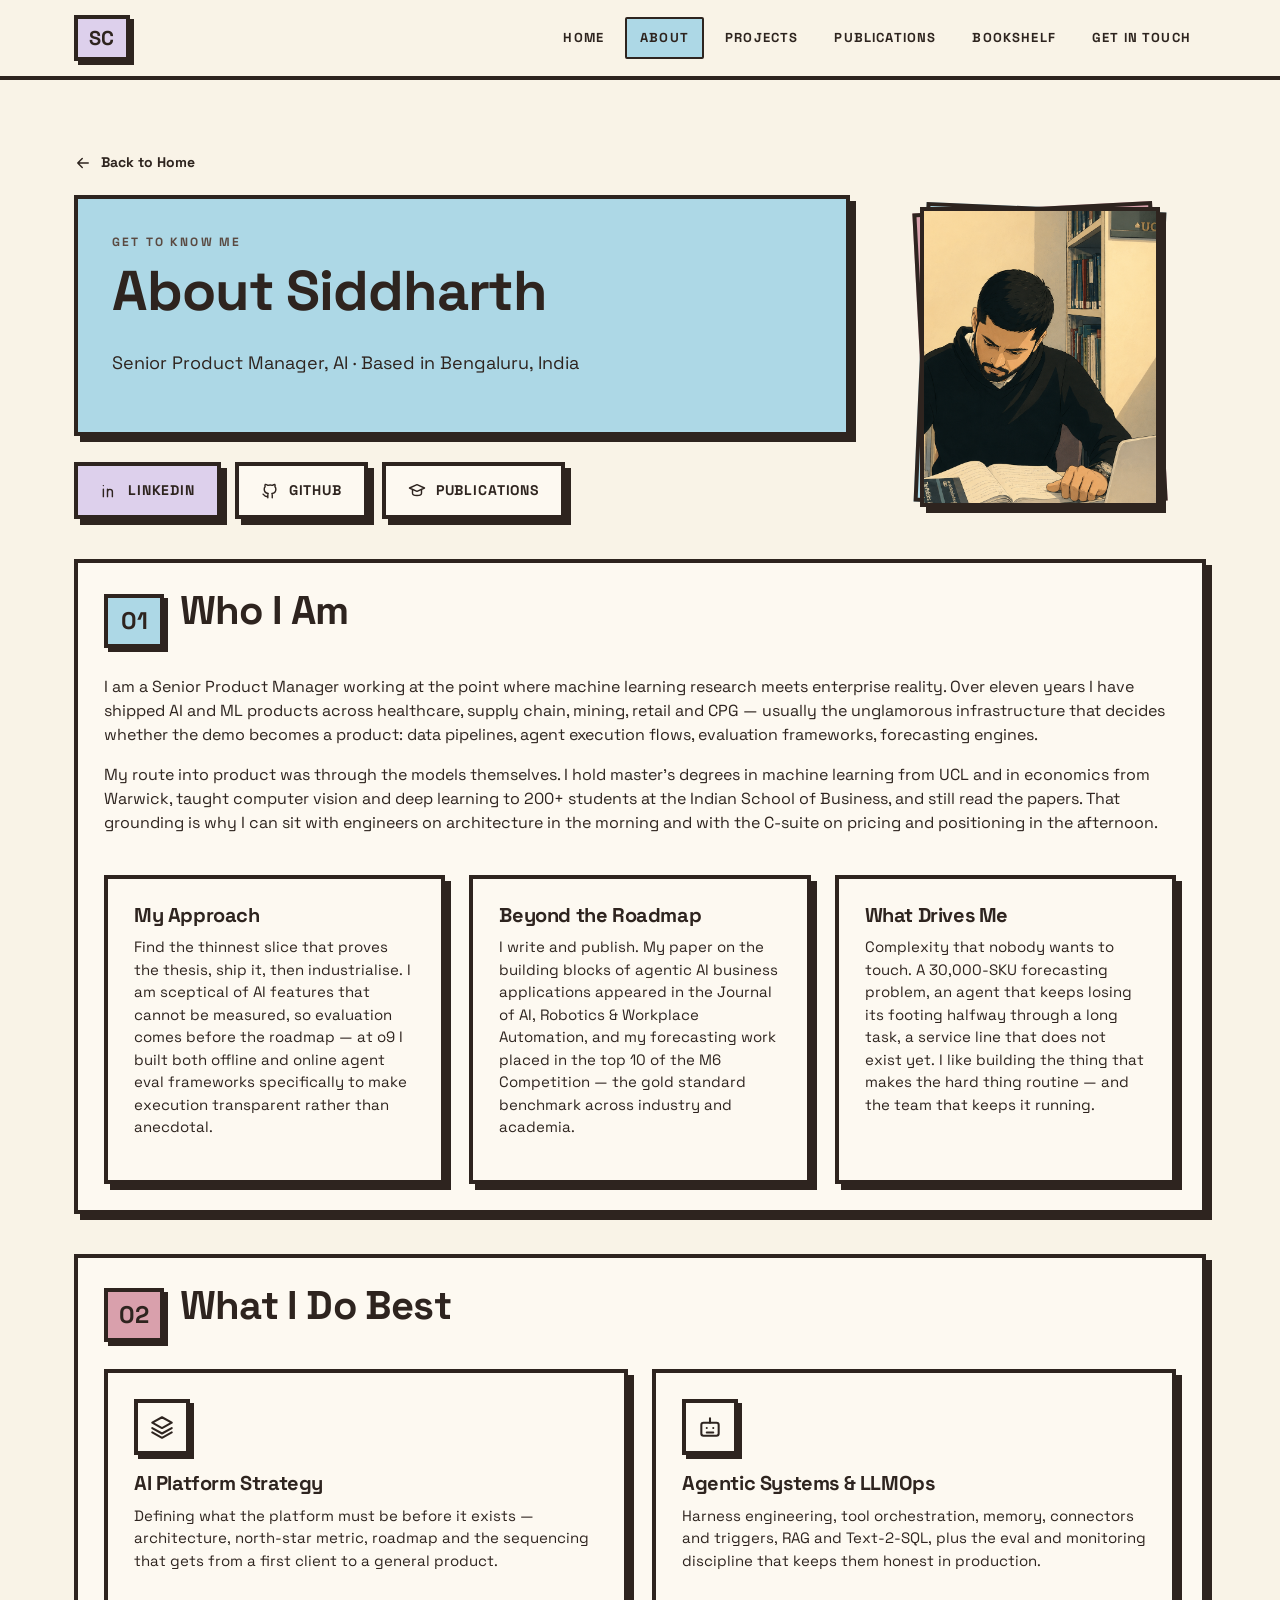
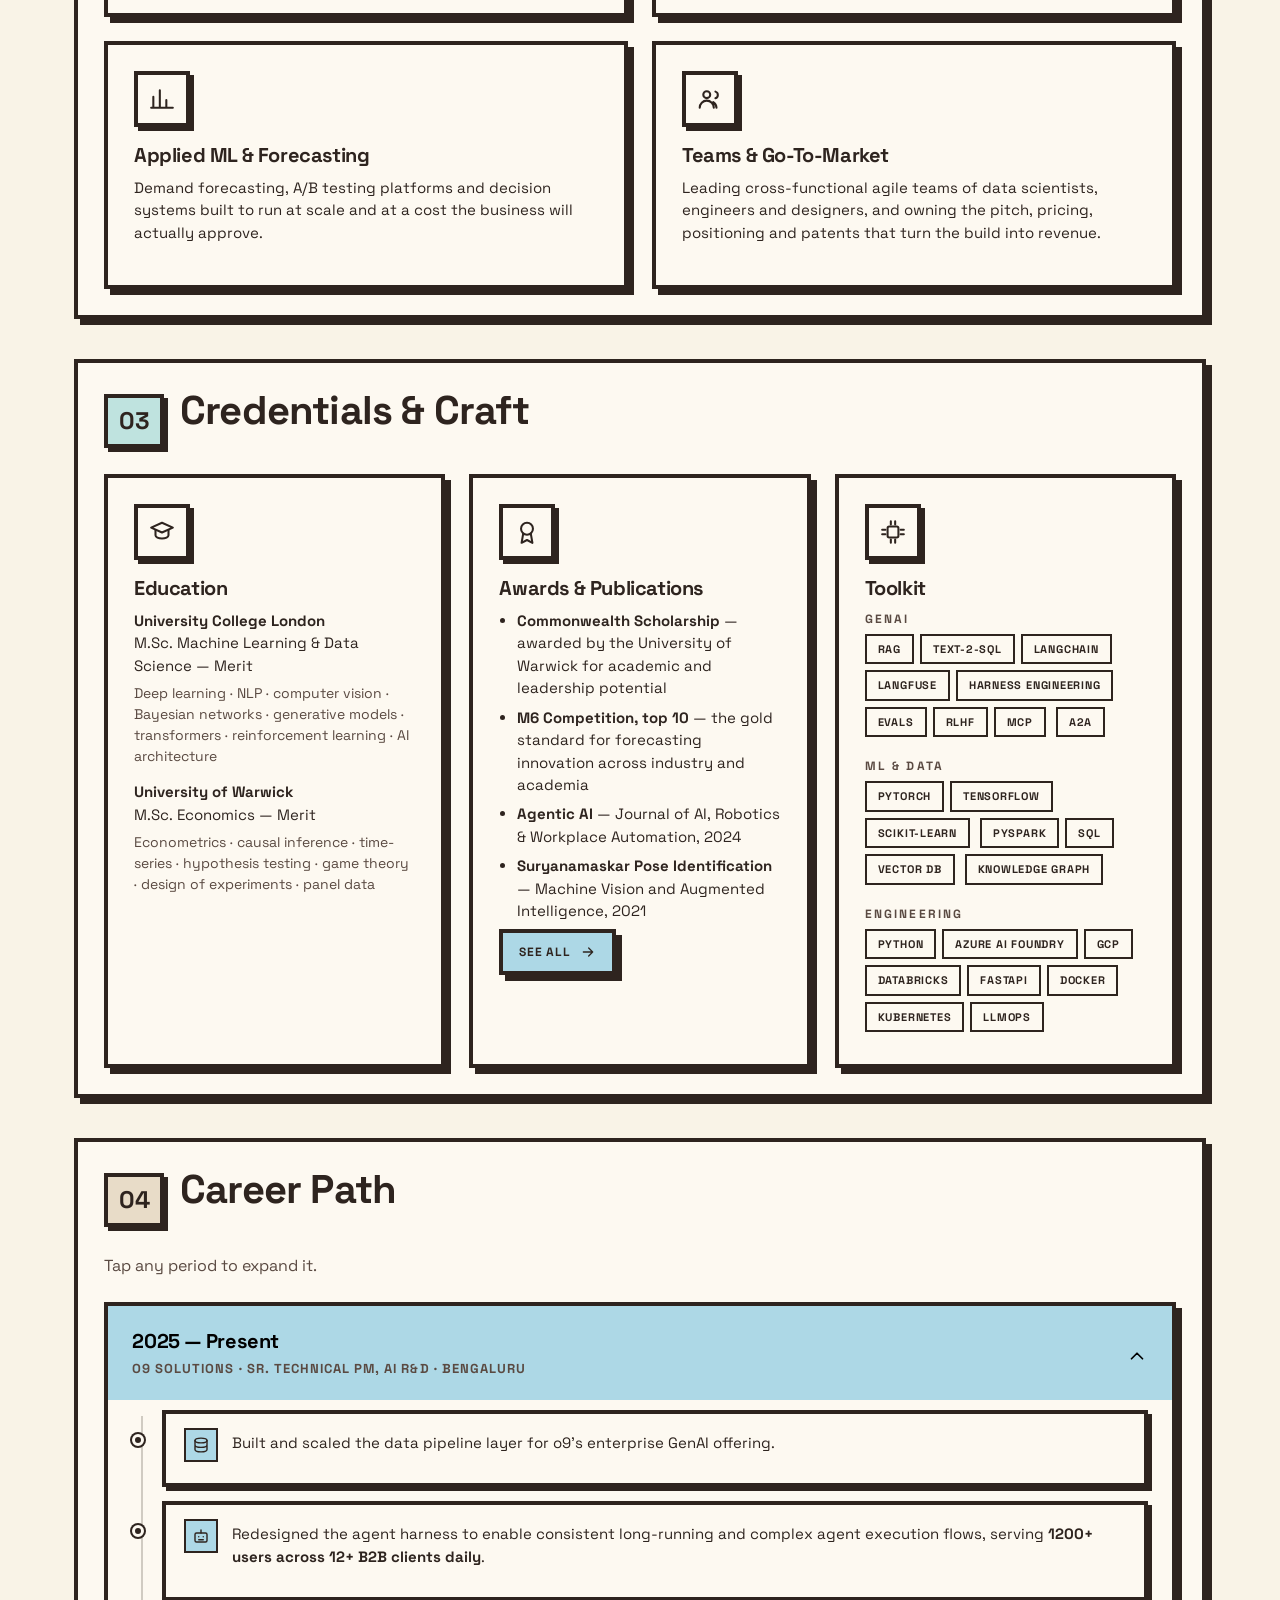
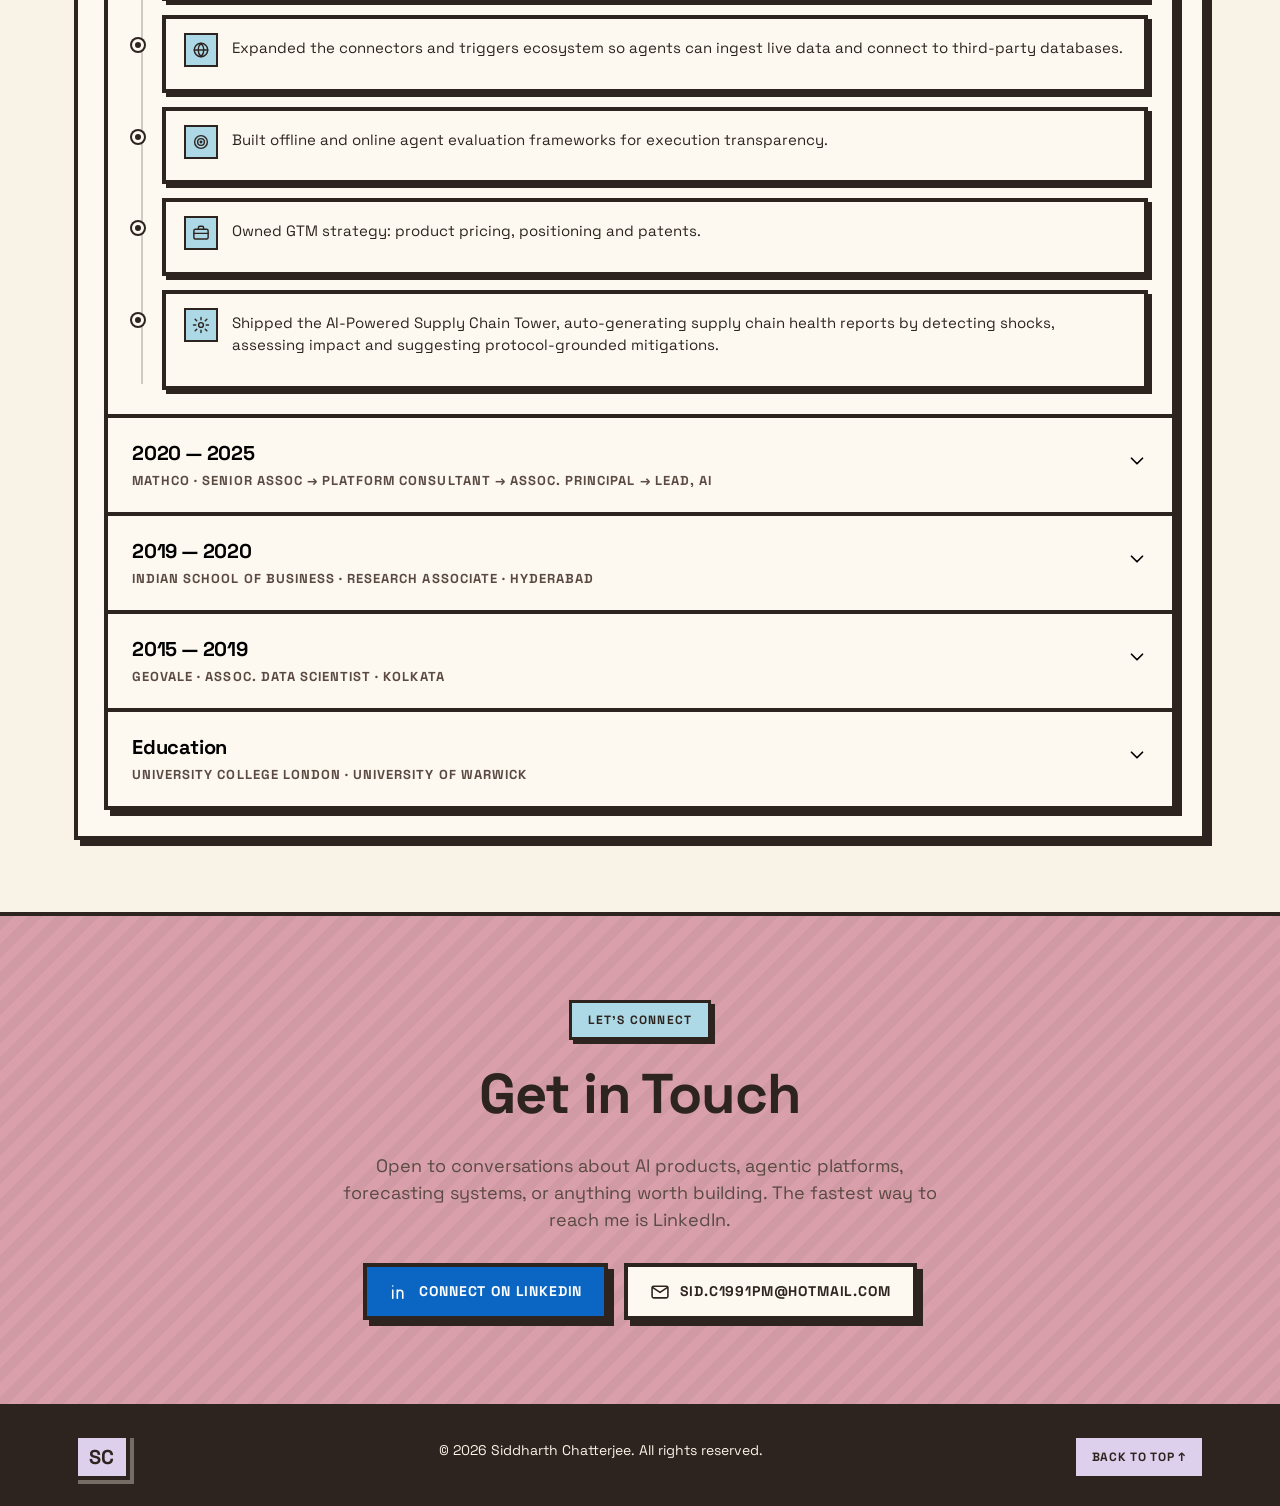
==== commit 731a8ace: "Swap portrait for Ghibli-style illustration, box the career timeline - Replace the b&w photo with th" ====
--- a/about.html
+++ b/about.html
@@ -43,7 +43,7 @@
 
     <div class="portrait portrait--sm reveal reveal--zoom">
       <div class="portrait__inner">
-        <div class="portrait__fallback" data-portrait="assets/img/portrait.jpg">
+        <div class="portrait__fallback" data-portrait="assets/img/portrait.png">
           <b>SC</b>
           <span>Product · AI · Machine Learning</span>
         </div>
@@ -230,18 +230,48 @@
           <span class="tl-head__chev"><i data-icon="chevron" data-size="22"></i></span>
         </button>
         <div class="tl-body is-open">
-          <ul>
-            <li>Built and scaled the data pipeline layer for o9's enterprise GenAI offering.</li>
-            <li>Redesigned the agent harness to enable consistent long-running and complex agent
-              execution flows, serving <b>1200+ users across 12+ B2B clients daily</b>.</li>
-            <li>Expanded the connectors and triggers ecosystem so agents can ingest live data and
-              connect to third-party databases.</li>
-            <li>Built offline and online agent evaluation frameworks for execution transparency.</li>
-            <li>Owned GTM strategy: product pricing, positioning and patents.</li>
-            <li>Shipped the AI-Powered Supply Chain Tower, auto-generating supply chain health
-              reports by detecting shocks, assessing impact and suggesting protocol-grounded
-              mitigations.</li>
-          </ul>
+          <div class="tl-events">
+            <div class="tl-event">
+              <div class="tl-event__box">
+                <div class="tl-event__icon"><i data-icon="database" data-size="16"></i></div>
+                <p class="tl-event__text">Built and scaled the data pipeline layer for o9's enterprise GenAI offering.</p>
+              </div>
+            </div>
+            <div class="tl-event">
+              <div class="tl-event__box">
+                <div class="tl-event__icon"><i data-icon="bot" data-size="16"></i></div>
+                <p class="tl-event__text">Redesigned the agent harness to enable consistent long-running and complex
+                  agent execution flows, serving <b>1200+ users across 12+ B2B clients daily</b>.</p>
+              </div>
+            </div>
+            <div class="tl-event">
+              <div class="tl-event__box">
+                <div class="tl-event__icon"><i data-icon="globe" data-size="16"></i></div>
+                <p class="tl-event__text">Expanded the connectors and triggers ecosystem so agents can ingest live
+                  data and connect to third-party databases.</p>
+              </div>
+            </div>
+            <div class="tl-event">
+              <div class="tl-event__box">
+                <div class="tl-event__icon"><i data-icon="target" data-size="16"></i></div>
+                <p class="tl-event__text">Built offline and online agent evaluation frameworks for execution transparency.</p>
+              </div>
+            </div>
+            <div class="tl-event">
+              <div class="tl-event__box">
+                <div class="tl-event__icon"><i data-icon="briefcase" data-size="16"></i></div>
+                <p class="tl-event__text">Owned GTM strategy: product pricing, positioning and patents.</p>
+              </div>
+            </div>
+            <div class="tl-event">
+              <div class="tl-event__box">
+                <div class="tl-event__icon"><i data-icon="gear" data-size="16"></i></div>
+                <p class="tl-event__text">Shipped the AI-Powered Supply Chain Tower, auto-generating supply chain
+                  health reports by detecting shocks, assessing impact and suggesting protocol-grounded
+                  mitigations.</p>
+              </div>
+            </div>
+          </div>
         </div>
       </div>
 
@@ -254,24 +284,65 @@
           <span class="tl-head__chev"><i data-icon="chevron" data-size="22"></i></span>
         </button>
         <div class="tl-body">
-          <ul>
-            <li>Developed <b>AskNucliOS</b>, a no-code platform to accelerate and streamline the
-              GenAI project lifecycle — <b>cutting development time by 95%</b> and powering 50+ apps
-              across healthcare, marketing, retail and CPG.</li>
-            <li>Led an agile <b>16-member team</b> of data scientists, engineers and designers across
-              8 GenAI projects.</li>
-            <li>Established the Gen-AI service line, <b>now generating $8M annual revenue</b>.</li>
-            <li>Built the AI-for-BI agent and AI Storyboard: onboard data, generate screens, edit
-              dashboards, get insights and produce full decks via chat.</li>
-            <li>Built <b>CATS</b>, a time-series forecasting engine predicting 30,000 SKUs in under
-              an hour for $20 of cloud cost, deployed across retail, CPG and automotive.</li>
-            <li>Built solution architecture for demand forecasting and A/B testing platforms adopted
-              across <b>6 CPG and retail engagements</b>.</li>
-            <li>Drove stakeholder alignment for AI strategy across C-suite, sales, marketing,
-              platform and customer service; created the product sales pitch and drove adoption.</li>
-            <li>Established the organisation's LLM-Ops best practices; ran usability tests, product
-              benchmark studies and user research.</li>
-          </ul>
+          <div class="tl-events">
+            <div class="tl-event">
+              <div class="tl-event__box">
+                <div class="tl-event__icon"><i data-icon="layers" data-size="16"></i></div>
+                <p class="tl-event__text">Developed <b>AskNucliOS</b>, a no-code platform to accelerate and
+                  streamline the GenAI project lifecycle — <b>cutting development time by 95%</b> and powering
+                  50+ apps across healthcare, marketing, retail and CPG.</p>
+              </div>
+            </div>
+            <div class="tl-event">
+              <div class="tl-event__box">
+                <div class="tl-event__icon"><i data-icon="users" data-size="16"></i></div>
+                <p class="tl-event__text">Led an agile <b>16-member team</b> of data scientists, engineers and
+                  designers across 8 GenAI projects.</p>
+              </div>
+            </div>
+            <div class="tl-event">
+              <div class="tl-event__box">
+                <div class="tl-event__icon"><i data-icon="briefcase" data-size="16"></i></div>
+                <p class="tl-event__text">Established the Gen-AI service line, <b>now generating $8M annual
+                  revenue</b>.</p>
+              </div>
+            </div>
+            <div class="tl-event">
+              <div class="tl-event__box">
+                <div class="tl-event__icon"><i data-icon="bot" data-size="16"></i></div>
+                <p class="tl-event__text">Built the AI-for-BI agent and AI Storyboard: onboard data, generate
+                  screens, edit dashboards, get insights and produce full decks via chat.</p>
+              </div>
+            </div>
+            <div class="tl-event">
+              <div class="tl-event__box">
+                <div class="tl-event__icon"><i data-icon="chart" data-size="16"></i></div>
+                <p class="tl-event__text">Built <b>CATS</b>, a time-series forecasting engine predicting 30,000
+                  SKUs in under an hour for $20 of cloud cost, deployed across retail, CPG and automotive.</p>
+              </div>
+            </div>
+            <div class="tl-event">
+              <div class="tl-event__box">
+                <div class="tl-event__icon"><i data-icon="compass" data-size="16"></i></div>
+                <p class="tl-event__text">Built solution architecture for demand forecasting and A/B testing
+                  platforms adopted across <b>6 CPG and retail engagements</b>.</p>
+              </div>
+            </div>
+            <div class="tl-event">
+              <div class="tl-event__box">
+                <div class="tl-event__icon"><i data-icon="spark" data-size="16"></i></div>
+                <p class="tl-event__text">Drove stakeholder alignment for AI strategy across C-suite, sales,
+                  marketing, platform and customer service; created the product sales pitch and drove adoption.</p>
+              </div>
+            </div>
+            <div class="tl-event">
+              <div class="tl-event__box">
+                <div class="tl-event__icon"><i data-icon="gear" data-size="16"></i></div>
+                <p class="tl-event__text">Established the organisation's LLM-Ops best practices; ran usability
+                  tests, product benchmark studies and user research.</p>
+              </div>
+            </div>
+          </div>
         </div>
       </div>
 
@@ -284,12 +355,22 @@
           <span class="tl-head__chev"><i data-icon="chevron" data-size="22"></i></span>
         </button>
         <div class="tl-body">
-          <ul>
-            <li>Conducted machine learning research and taught computer vision, deep learning and
-              data mining to <b>over 200 students</b>.</li>
-            <li>Co-authored <i>Suryanamaskar Pose Identification and Estimation Using No Code
-              Computer Vision</i>, published in Machine Vision and Augmented Intelligence.</li>
-          </ul>
+          <div class="tl-events">
+            <div class="tl-event">
+              <div class="tl-event__box">
+                <div class="tl-event__icon"><i data-icon="cap" data-size="16"></i></div>
+                <p class="tl-event__text">Conducted machine learning research and taught computer vision, deep
+                  learning and data mining to <b>over 200 students</b>.</p>
+              </div>
+            </div>
+            <div class="tl-event">
+              <div class="tl-event__box">
+                <div class="tl-event__icon"><i data-icon="book" data-size="16"></i></div>
+                <p class="tl-event__text">Co-authored <i>Suryanamaskar Pose Identification and Estimation Using No
+                  Code Computer Vision</i>, published in Machine Vision and Augmented Intelligence.</p>
+              </div>
+            </div>
+          </div>
         </div>
       </div>
 
@@ -302,10 +383,20 @@
           <span class="tl-head__chev"><i data-icon="chevron" data-size="22"></i></span>
         </button>
         <div class="tl-body">
-          <ul>
-            <li>Developed ML products to assess market risks in the mining sector.</li>
-            <li>Applied game theory to optimise mineral auction strategies.</li>
-          </ul>
+          <div class="tl-events">
+            <div class="tl-event">
+              <div class="tl-event__box">
+                <div class="tl-event__icon"><i data-icon="chart" data-size="16"></i></div>
+                <p class="tl-event__text">Developed ML products to assess market risks in the mining sector.</p>
+              </div>
+            </div>
+            <div class="tl-event">
+              <div class="tl-event__box">
+                <div class="tl-event__icon"><i data-icon="compass" data-size="16"></i></div>
+                <p class="tl-event__text">Applied game theory to optimise mineral auction strategies.</p>
+              </div>
+            </div>
+          </div>
         </div>
       </div>
 
@@ -318,16 +409,31 @@
           <span class="tl-head__chev"><i data-icon="chevron" data-size="22"></i></span>
         </button>
         <div class="tl-body">
-          <ul>
-            <li><b>M.Sc. Machine Learning &amp; Data Science, UCL</b> — Merit. Supervised and
-              unsupervised learning, deep learning, Bayesian networks, AI architecture, NLP,
-              optimisation, computer vision, generative models, transformers, reinforcement
-              learning, human-robot interaction.</li>
-            <li><b>M.Sc. Economics, University of Warwick</b> — Merit. Econometrics, regression
-              analysis, causal inference, time-series, hypothesis testing, monetary economics,
-              macroeconomics, game theory, design of experiments, panel data.</li>
-            <li>Awarded the <b>Commonwealth Scholarship</b> for academic and leadership potential.</li>
-          </ul>
+          <div class="tl-events">
+            <div class="tl-event">
+              <div class="tl-event__box">
+                <div class="tl-event__icon"><i data-icon="cap" data-size="16"></i></div>
+                <p class="tl-event__text"><b>M.Sc. Machine Learning &amp; Data Science, UCL</b> — Merit. Supervised
+                  and unsupervised learning, deep learning, Bayesian networks, AI architecture, NLP, optimisation,
+                  computer vision, generative models, transformers, reinforcement learning, human-robot interaction.</p>
+              </div>
+            </div>
+            <div class="tl-event">
+              <div class="tl-event__box">
+                <div class="tl-event__icon"><i data-icon="cap" data-size="16"></i></div>
+                <p class="tl-event__text"><b>M.Sc. Economics, University of Warwick</b> — Merit. Econometrics,
+                  regression analysis, causal inference, time-series, hypothesis testing, monetary economics,
+                  macroeconomics, game theory, design of experiments, panel data.</p>
+              </div>
+            </div>
+            <div class="tl-event">
+              <div class="tl-event__box">
+                <div class="tl-event__icon"><i data-icon="award" data-size="16"></i></div>
+                <p class="tl-event__text">Awarded the <b>Commonwealth Scholarship</b> for academic and leadership
+                  potential.</p>
+              </div>
+            </div>
+          </div>
         </div>
       </div>
 
--- a/assets/css/style.css
+++ b/assets/css/style.css
@@ -352,7 +352,7 @@
   background: var(--canvas-2); overflow: hidden;
   aspect-ratio: 4 / 5;
 }
-.portrait__inner img { width: 100%; height: 100%; object-fit: cover; filter: grayscale(1) contrast(1.05); }
+.portrait__inner img { width: 100%; height: 100%; object-fit: cover; }
 .portrait--sm { max-width: 240px; }
 
 .about-hero { grid-template-columns: 1.4fr .6fr; align-items: center; }
@@ -393,6 +393,45 @@
 .tl-body { display: none; padding: 4px 24px 24px; }
 .tl-body.is-open { display: block; }
 .tl-body ul { padding-left: 1.1em; }
+
+/* Boxed timeline events inside an expanded period — a connecting line with a
+   dot per entry, each entry rendered as its own bordered card. */
+.tl-events {
+  list-style: none; margin: 6px 0 0; padding-left: 30px;
+  position: relative;
+}
+.tl-events::before {
+  content: ""; position: absolute; left: 9px; top: 6px; bottom: 6px; width: 2px;
+  background: rgba(46, 36, 31, .22);
+}
+.tl-event { position: relative; margin-bottom: 14px; }
+.tl-event:last-child { margin-bottom: 0; }
+.tl-event::before {
+  content: ""; position: absolute; left: -30px; top: 24px;
+  width: 12px; height: 12px; border-radius: 50%;
+  background: var(--ink); border: 3px solid var(--canvas-2);
+  box-shadow: 0 0 0 2px var(--ink);
+}
+.tl-event__box {
+  display: flex; align-items: flex-start; gap: 14px;
+  background: var(--canvas-2); border: var(--border); box-shadow: var(--shadow-sm);
+  padding: 14px 18px;
+  transition: transform .15s var(--ease), box-shadow .15s var(--ease);
+}
+.tl-event__box:hover { transform: translate(-2px, -2px); box-shadow: var(--shadow); }
+.tl-event__icon {
+  display: grid; place-items: center; flex: none;
+  width: 34px; height: 34px;
+  background: var(--blue); border: 2px solid var(--ink);
+}
+.tl-event__icon svg { width: 18px; height: 18px; }
+.tl-event__text { font-size: 15px; padding-top: 4px; }
+
+@media (max-width: 620px) {
+  .tl-events { padding-left: 24px; }
+  .tl-event::before { left: -24px; }
+  .tl-event__box { padding: 12px 14px; gap: 10px; }
+}
 
 /* -------------------------------------------------------------- bookshelf */
 .shelf-grid { display: grid; grid-template-columns: repeat(5, 1fr); gap: 22px; }
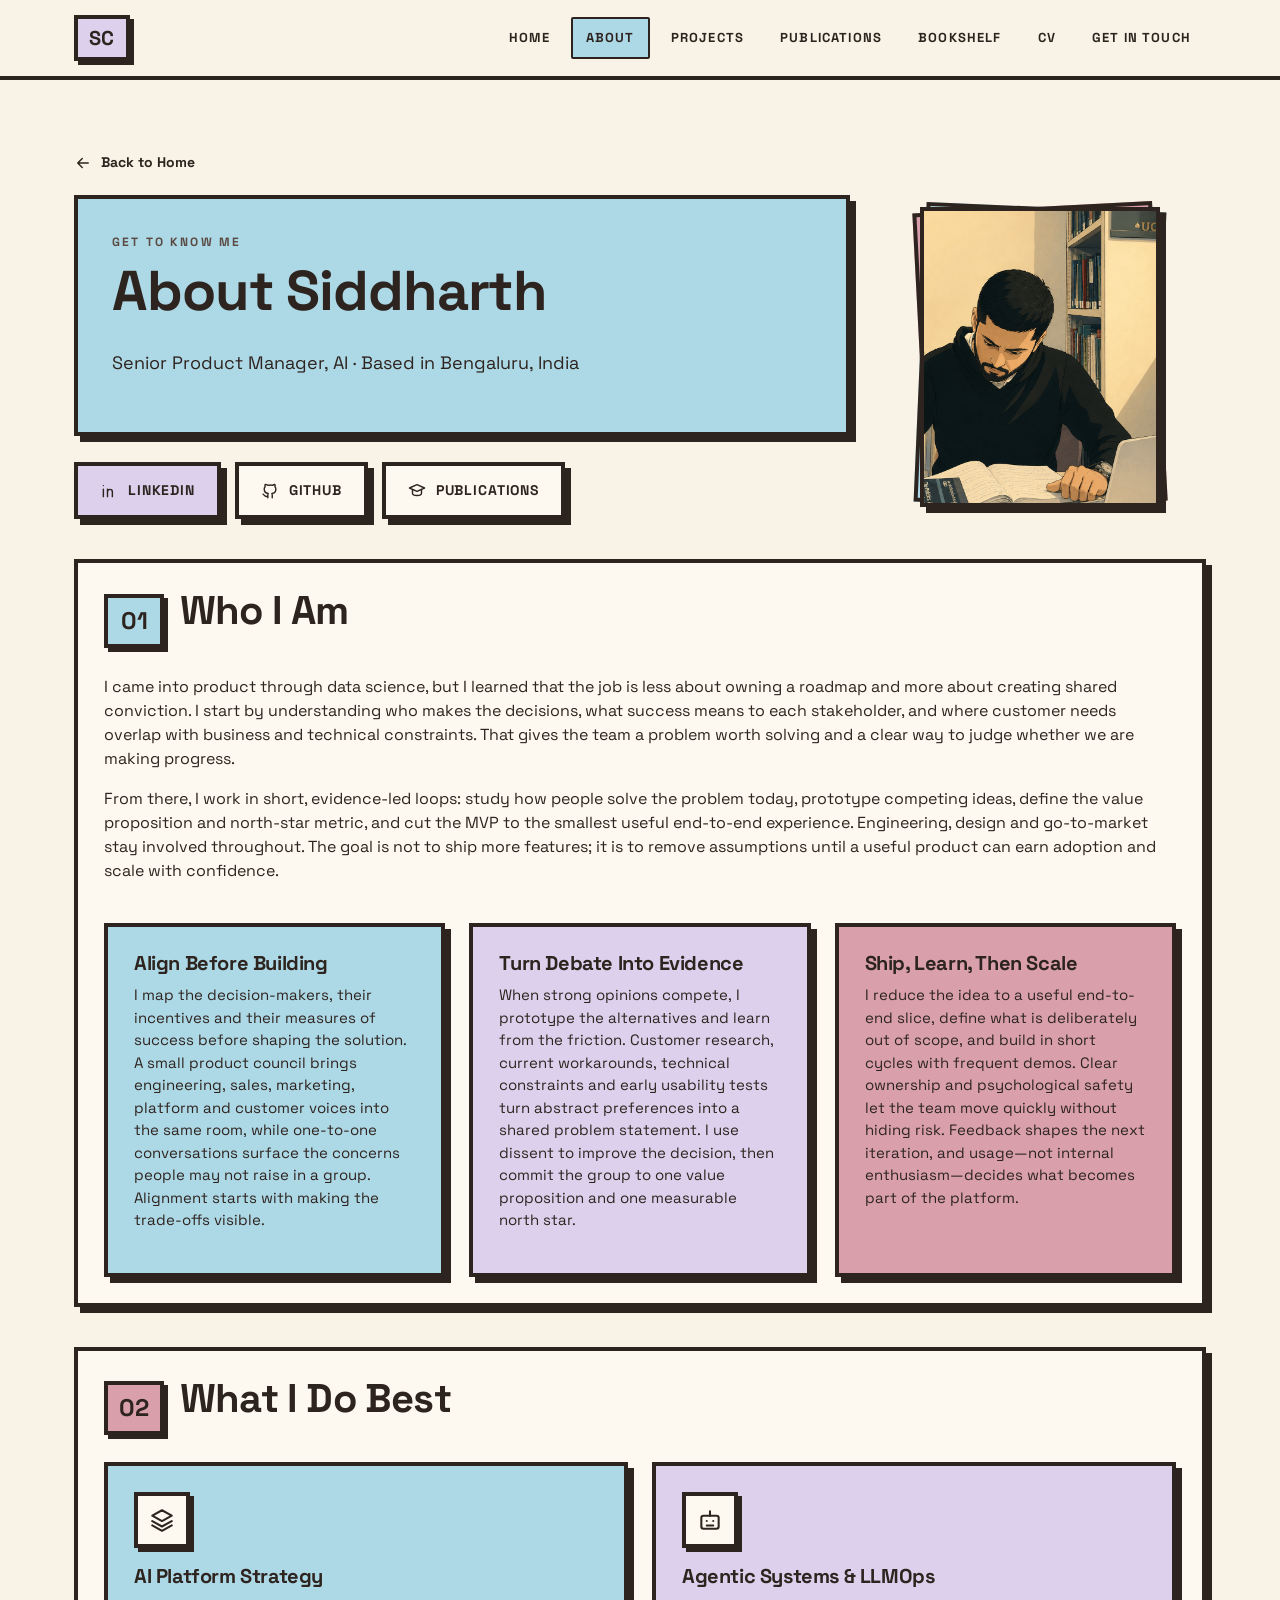
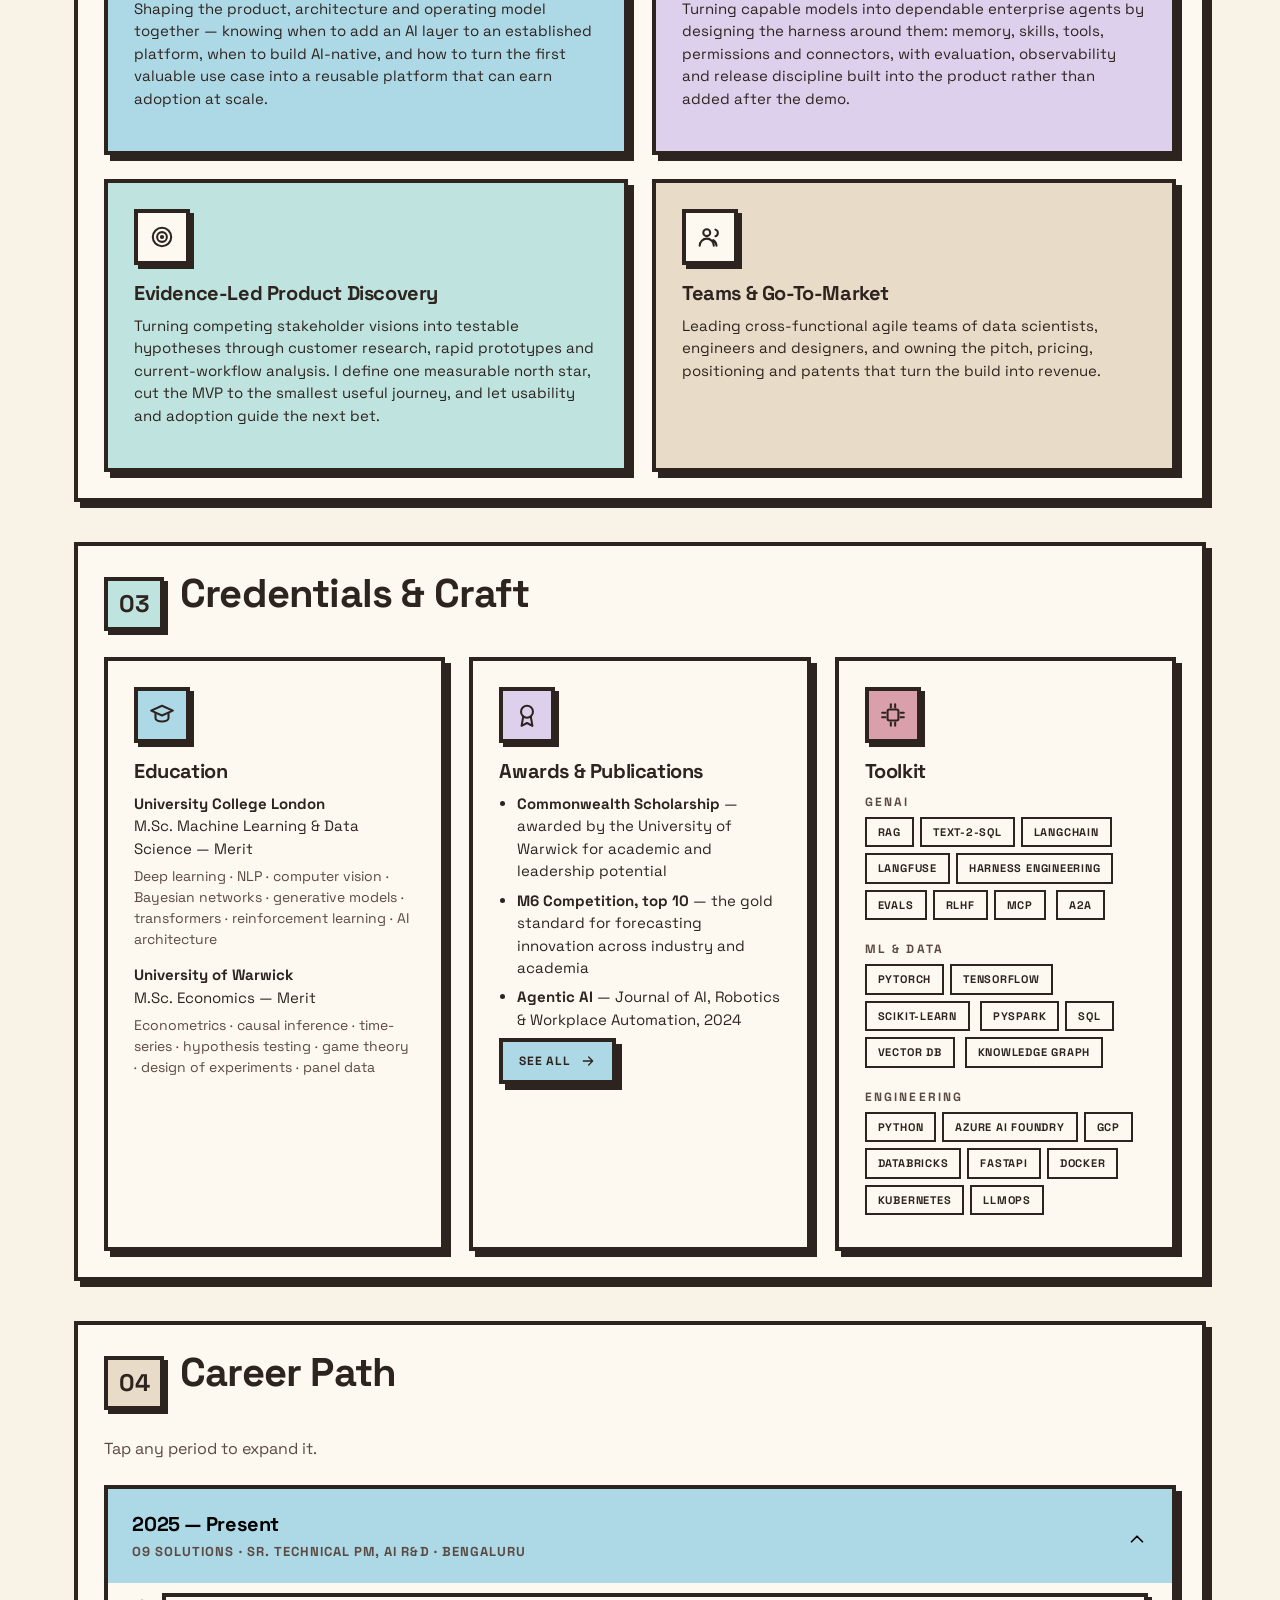
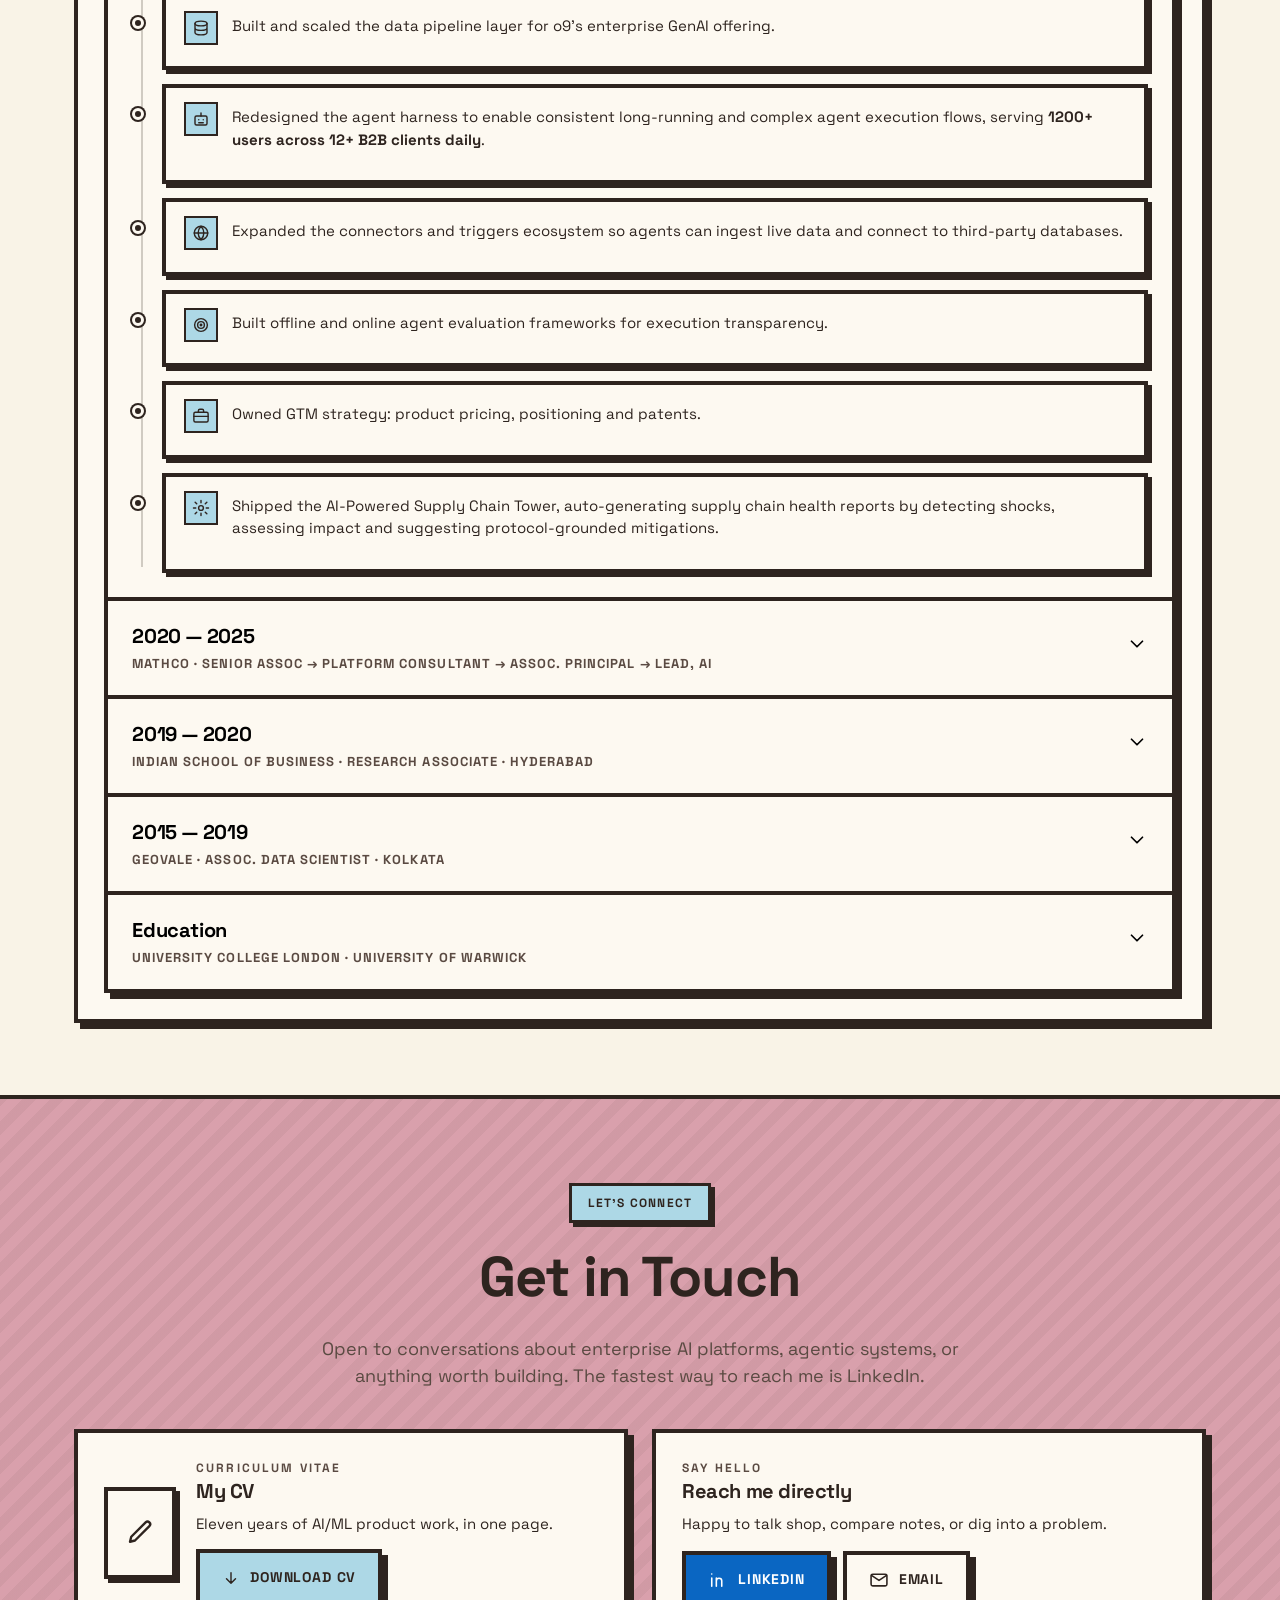
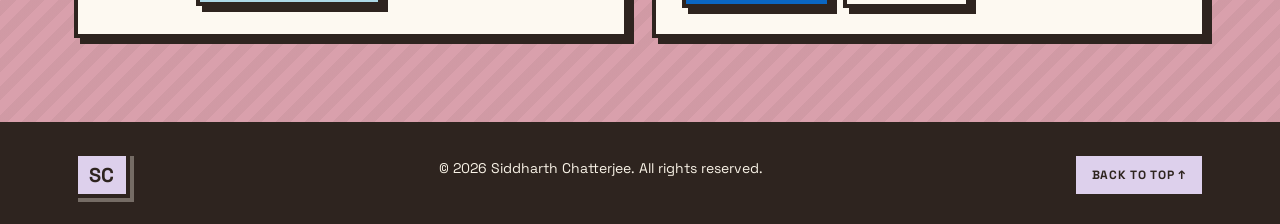
==== commit 35614aa8: "Prepare portfolio site for public deployment" ====
--- a/about.html
+++ b/about.html
@@ -4,7 +4,7 @@
 <meta charset="utf-8">
 <meta name="viewport" content="width=device-width, initial-scale=1">
 <title>About — Siddharth Chatterjee</title>
-<meta name="description" content="Senior Product Manager, AI. 11+ years across healthcare, supply chain, mining and retail. UCL and Warwick. Building enterprise agentic platforms and forecasting systems.">
+<meta name="description" content="How Siddharth Chatterjee works as a product manager: align stakeholders, test competing ideas, and build AI products through evidence-led learning loops.">
 <link rel="preconnect" href="https://fonts.googleapis.com">
 <link rel="preconnect" href="https://fonts.gstatic.com" crossorigin>
 <link href="https://fonts.googleapis.com/css2?family=Space+Grotesk:wght@400;500;700&display=swap" rel="stylesheet">
@@ -59,46 +59,46 @@
     </div>
 
     <p>
-      I am a Senior Product Manager working at the point where machine learning research meets
-      enterprise reality. Over eleven years I have shipped AI and ML products across healthcare,
-      supply chain, mining, retail and CPG — usually the unglamorous infrastructure that decides
-      whether the demo becomes a product: data pipelines, agent execution flows, evaluation
-      frameworks, forecasting engines.
+      I came into product through data science, but I learned that the job is less about owning a
+      roadmap and more about creating shared conviction. I start by understanding who makes the
+      decisions, what success means to each stakeholder, and where customer needs overlap with
+      business and technical constraints. That gives the team a problem worth solving and a clear
+      way to judge whether we are making progress.
     </p>
     <p>
-      My route into product was through the models themselves. I hold master's degrees in machine
-      learning from UCL and in economics from Warwick, taught computer vision and deep learning to
-      200+ students at the Indian School of Business, and still read the papers. That grounding is
-      why I can sit with engineers on architecture in the morning and with the C-suite on pricing
-      and positioning in the afternoon.
+      From there, I work in short, evidence-led loops: study how people solve the problem today,
+      prototype competing ideas, define the value proposition and north-star metric, and cut the
+      MVP to the smallest useful end-to-end experience. Engineering, design and go-to-market stay
+      involved throughout. The goal is not to ship more features; it is to remove assumptions until
+      a useful product can earn adoption and scale with confidence.
     </p>
 
     <div class="grid grid-3 mt-4">
       <div class="card panel-blue reveal reveal--left">
-        <h3 class="h-3">My Approach</h3>
-        <p class="mt-0" style="font-size:15px">
-          Find the thinnest slice that proves the thesis, ship it, then industrialise. I am
-          sceptical of AI features that cannot be measured, so evaluation comes before the roadmap —
-          at o9 I built both offline and online agent eval frameworks specifically to make execution
-          transparent rather than anecdotal.
+        <h3 class="h-3">Align Before Building</h3>
+        <p class="mt-0" style="font-size:15px">
+          I map the decision-makers, their incentives and their measures of success before shaping
+          the solution. A small product council brings engineering, sales, marketing, platform and
+          customer voices into the same room, while one-to-one conversations surface the concerns
+          people may not raise in a group. Alignment starts with making the trade-offs visible.
         </p>
       </div>
       <div class="card panel-lavender reveal">
-        <h3 class="h-3">Beyond the Roadmap</h3>
-        <p class="mt-0" style="font-size:15px">
-          I write and publish. My paper on the building blocks of agentic AI business applications
-          appeared in the Journal of AI, Robotics &amp; Workplace Automation, and my forecasting work
-          placed in the top 10 of the M6 Competition — the gold standard benchmark across industry
-          and academia.
+        <h3 class="h-3">Turn Debate Into Evidence</h3>
+        <p class="mt-0" style="font-size:15px">
+          When strong opinions compete, I prototype the alternatives and learn from the friction.
+          Customer research, current workarounds, technical constraints and early usability tests
+          turn abstract preferences into a shared problem statement. I use dissent to improve the
+          decision, then commit the group to one value proposition and one measurable north star.
         </p>
       </div>
       <div class="card panel-pink reveal reveal--right">
-        <h3 class="h-3">What Drives Me</h3>
-        <p class="mt-0" style="font-size:15px">
-          Complexity that nobody wants to touch. A 30,000-SKU forecasting problem, an agent that
-          keeps losing its footing halfway through a long task, a service line that does not exist
-          yet. I like building the thing that makes the hard thing routine — and the team that keeps
-          it running.
+        <h3 class="h-3">Ship, Learn, Then Scale</h3>
+        <p class="mt-0" style="font-size:15px">
+          I reduce the idea to a useful end-to-end slice, define what is deliberately out of scope,
+          and build in short cycles with frequent demos. Clear ownership and psychological safety
+          let the team move quickly without hiding risk. Feedback shapes the next iteration, and
+          usage—not internal enthusiasm—decides what becomes part of the platform.
         </p>
       </div>
     </div>
@@ -116,24 +116,27 @@
         <div class="icon-tile"><i data-icon="layers"></i></div>
         <h3 class="h-3">AI Platform Strategy</h3>
         <p class="mt-0" style="font-size:15px">
-          Defining what the platform must be before it exists — architecture, north-star metric,
-          roadmap and the sequencing that gets from a first client to a general product.
+          Shaping the product, architecture and operating model together — knowing when to add an
+          AI layer to an established platform, when to build AI-native, and how to turn the first
+          valuable use case into a reusable platform that can earn adoption at scale.
         </p>
       </div>
       <div class="card panel-lavender reveal reveal--right">
         <div class="icon-tile"><i data-icon="bot"></i></div>
         <h3 class="h-3">Agentic Systems &amp; LLMOps</h3>
         <p class="mt-0" style="font-size:15px">
-          Harness engineering, tool orchestration, memory, connectors and triggers, RAG and
-          Text-2-SQL, plus the eval and monitoring discipline that keeps them honest in production.
+          Turning capable models into dependable enterprise agents by designing the harness around
+          them: memory, skills, tools, permissions and connectors, with evaluation, observability
+          and release discipline built into the product rather than added after the demo.
         </p>
       </div>
       <div class="card panel-aqua reveal reveal--left">
-        <div class="icon-tile"><i data-icon="chart"></i></div>
-        <h3 class="h-3">Applied ML &amp; Forecasting</h3>
-        <p class="mt-0" style="font-size:15px">
-          Demand forecasting, A/B testing platforms and decision systems built to run at scale and
-          at a cost the business will actually approve.
+        <div class="icon-tile"><i data-icon="target"></i></div>
+        <h3 class="h-3">Evidence-Led Product Discovery</h3>
+        <p class="mt-0" style="font-size:15px">
+          Turning competing stakeholder visions into testable hypotheses through customer research,
+          rapid prototypes and current-workflow analysis. I define one measurable north star, cut
+          the MVP to the smallest useful journey, and let usability and adoption guide the next bet.
         </p>
       </div>
       <div class="card panel-sand reveal reveal--right">
@@ -177,8 +180,6 @@
           <li><b>M6 Competition, top 10</b> — the gold standard for forecasting innovation across
             industry and academia</li>
           <li><b>Agentic AI</b> — Journal of AI, Robotics &amp; Workplace Automation, 2024</li>
-          <li><b>Suryanamaskar Pose Identification</b> — Machine Vision and Augmented Intelligence,
-            2021</li>
         </ul>
         <a class="btn btn--blue" href="publications.html" style="font-size:12px;padding:10px 16px">
           See all <i data-icon="arrowRight" data-size="16"></i>
@@ -363,13 +364,6 @@
                   learning and data mining to <b>over 200 students</b>.</p>
               </div>
             </div>
-            <div class="tl-event">
-              <div class="tl-event__box">
-                <div class="tl-event__icon"><i data-icon="book" data-size="16"></i></div>
-                <p class="tl-event__text">Co-authored <i>Suryanamaskar Pose Identification and Estimation Using No
-                  Code Computer Vision</i>, published in Machine Vision and Augmented Intelligence.</p>
-              </div>
-            </div>
           </div>
         </div>
       </div>
--- a/assets/css/style.css
+++ b/assets/css/style.css
@@ -67,14 +67,16 @@
 
 :focus-visible { outline: 3px solid var(--ink); outline-offset: 3px; }
 
-/* --------------------------------------------------------------- surfaces */
-.panel-blue     { background: var(--blue); }
-.panel-pink     { background: var(--pink); }
-.panel-lavender { background: var(--lavender); }
-.panel-aqua     { background: var(--aqua); }
-.panel-sand     { background: var(--sand); }
-.panel-canvas   { background: var(--canvas-2); }
-.panel-ink      { background: var(--ink); color: var(--canvas); }
+/* --------------------------------------------------------------- surfaces
+   Doubled selectors (.panel-x.panel-x) so these win against component rules
+   like `.card`, which are declared later in the file with equal specificity. */
+.panel-blue.panel-blue         { background: var(--blue); }
+.panel-pink.panel-pink         { background: var(--pink); }
+.panel-lavender.panel-lavender { background: var(--lavender); }
+.panel-aqua.panel-aqua         { background: var(--aqua); }
+.panel-sand.panel-sand         { background: var(--sand); }
+.panel-canvas.panel-canvas     { background: var(--canvas-2); }
+.panel-ink.panel-ink           { background: var(--ink); color: var(--canvas); }
 
 /* full-bleed tinted bands */
 .band { position: relative; }
@@ -477,7 +479,96 @@
   background: var(--aqua); border: var(--border); box-shadow: var(--shadow-sm);
   font-size: 15px; font-weight: 700;
 }
+.pub--with-cover { grid-template-columns: 132px 1fr; }
+.pub__cover {
+  width: 132px; border: var(--border); box-shadow: var(--shadow-sm);
+}
 .pub__venue { font-size: 13px; font-weight: 700; letter-spacing: .06em; text-transform: uppercase; color: var(--ink-soft); }
+.pub__citations {
+  display: inline-flex; align-items: center; gap: 6px; margin-top: 10px;
+  color: var(--ink); font-size: 13px; font-weight: 700; text-decoration: none;
+}
+.pub__citations-star {
+  display: grid; place-items: center; width: 24px; height: 24px;
+  border: 2px solid var(--ink); background: #f3c95f; box-shadow: 2px 2px 0 var(--ink);
+  font-size: 14px; line-height: 1;
+}
+.pub__citations:hover .pub__citations-count { text-decoration: underline; text-underline-offset: 3px; }
+
+/* ------------------------------------------------- background mini-cards */
+/* Each fact is its own bordered sub-card rather than a bullet in a list. */
+.mini {
+  display: flex; align-items: flex-start; gap: 12px;
+  background: var(--canvas-2); border: 3px solid var(--ink); box-shadow: var(--shadow-sm);
+  padding: 13px 15px; margin-bottom: 12px;
+  transition: transform .15s var(--ease), box-shadow .15s var(--ease);
+}
+.mini:last-child { margin-bottom: 0; }
+.mini:hover { transform: translate(-2px, -2px); box-shadow: var(--shadow); }
+.mini__icon { flex: none; display: grid; place-items: center; width: 28px; height: 28px; margin-top: 1px; }
+.mini__body { min-width: 0; }
+.mini__body b { display: block; font-size: 14px; line-height: 1.3; }
+.mini__body span { display: block; margin-top: 3px; font-size: 12px; color: var(--ink-soft); }
+
+/* ------------------------------------------------- project card w/ header */
+.proj {
+  display: flex; flex-direction: column; text-decoration: none;
+  background: var(--canvas-2); border: var(--border); box-shadow: var(--shadow);
+  transition: transform .18s var(--ease), box-shadow .18s var(--ease);
+}
+.proj:hover { transform: translate(-3px, -3px); box-shadow: var(--shadow-lg); }
+.proj__head {
+  display: flex; align-items: center; justify-content: space-between; gap: 16px;
+  padding: 18px 20px; border-bottom: var(--border);
+}
+.proj__head .icon-tile,
+.proj__head .arrow-tile {
+  margin-bottom: 0; width: 48px; height: 48px;
+  background: var(--canvas-2); border: 3px solid var(--ink); box-shadow: 3px 3px 0 var(--ink);
+}
+.proj__head .arrow-tile { display: grid; place-items: center; flex: none; }
+.proj:hover .arrow-tile { transform: translate(2px, 0); }
+.arrow-tile { transition: transform .18s var(--ease); }
+.proj__body { padding: 22px 20px; flex: 1; display: flex; flex-direction: column; }
+.proj__body h3 { transition: text-decoration-color .15s var(--ease); }
+.proj:hover .proj__body h3 { text-decoration: underline; text-underline-offset: 4px; }
+.proj__tags { margin-top: auto; padding-top: 12px; }
+
+/* ---------------------------------------------------------- brands band */
+.brand-band { border-block: var(--border); padding-block: 18px; overflow: hidden; }
+.brand-band--pink     { background: var(--pink); }
+.brand-band--sand     { background: var(--sand); }
+.brand-band__track { display: flex; width: max-content; align-items: center; animation: marquee 46s linear infinite; }
+.brand-band--rev .brand-band__track { animation-direction: reverse; }
+.brand-logo {
+  display: flex; align-items: center; justify-content: center; gap: 10px;
+  flex: none; margin-inline: 12px; padding: 12px 20px; height: 76px; min-width: 150px;
+  background: var(--canvas-2); border: 3px solid var(--ink); box-shadow: var(--shadow-sm);
+}
+.brand-logo img { max-height: 42px; max-width: 130px; width: auto; height: auto; object-fit: contain; }
+.brand-logo span {
+  font-size: 16px; font-weight: 700; letter-spacing: .02em; text-align: center;
+  text-transform: uppercase; line-height: 1.15;
+}
+
+/* ------------------------------------------------------- recommendation */
+.rec { display: grid; grid-template-columns: 200px 1fr; gap: 28px; align-items: start; }
+.rec__person { text-align: center; }
+.rec__photo {
+  width: 140px; height: 140px; margin: 0 auto 14px;
+  border: var(--border); box-shadow: var(--shadow); overflow: hidden;
+  background: var(--lavender);
+}
+.rec__photo img { width: 100%; height: 100%; object-fit: cover; }
+.rec__quote { font-size: 17px; line-height: 1.6; }
+.rec__mark { color: var(--pink); }
+
+/* --------------------------------------------------------------- CV card */
+.cv-card { display: flex; align-items: center; gap: 20px; flex-wrap: wrap; text-align: left; }
+.cv-card__doc {
+  flex: none; display: grid; place-items: center; width: 72px; height: 92px;
+  background: var(--canvas-2); border: var(--border); box-shadow: var(--shadow-sm);
+}
 
 /* --------------------------------------------------------------- contact */
 .contact {
@@ -528,6 +619,9 @@
   .grid-2 { grid-template-columns: 1fr; }
   .section { padding-block: 56px; }
   .portrait--sm { max-width: 200px; margin-inline: auto; }
+  .rec { grid-template-columns: 1fr; gap: 20px; }
+  .rec__person { text-align: left; display: flex; align-items: center; gap: 16px; flex-wrap: wrap; }
+  .rec__photo { width: 96px; height: 96px; margin: 0; }
 }
 
 @media (max-width: 620px) {
@@ -537,4 +631,5 @@
   .page-banner { padding: 24px; }
   .pub { grid-template-columns: 1fr; }
   .pub__year { width: 84px; }
-}
+  .pub__cover { width: 112px; }
+}
